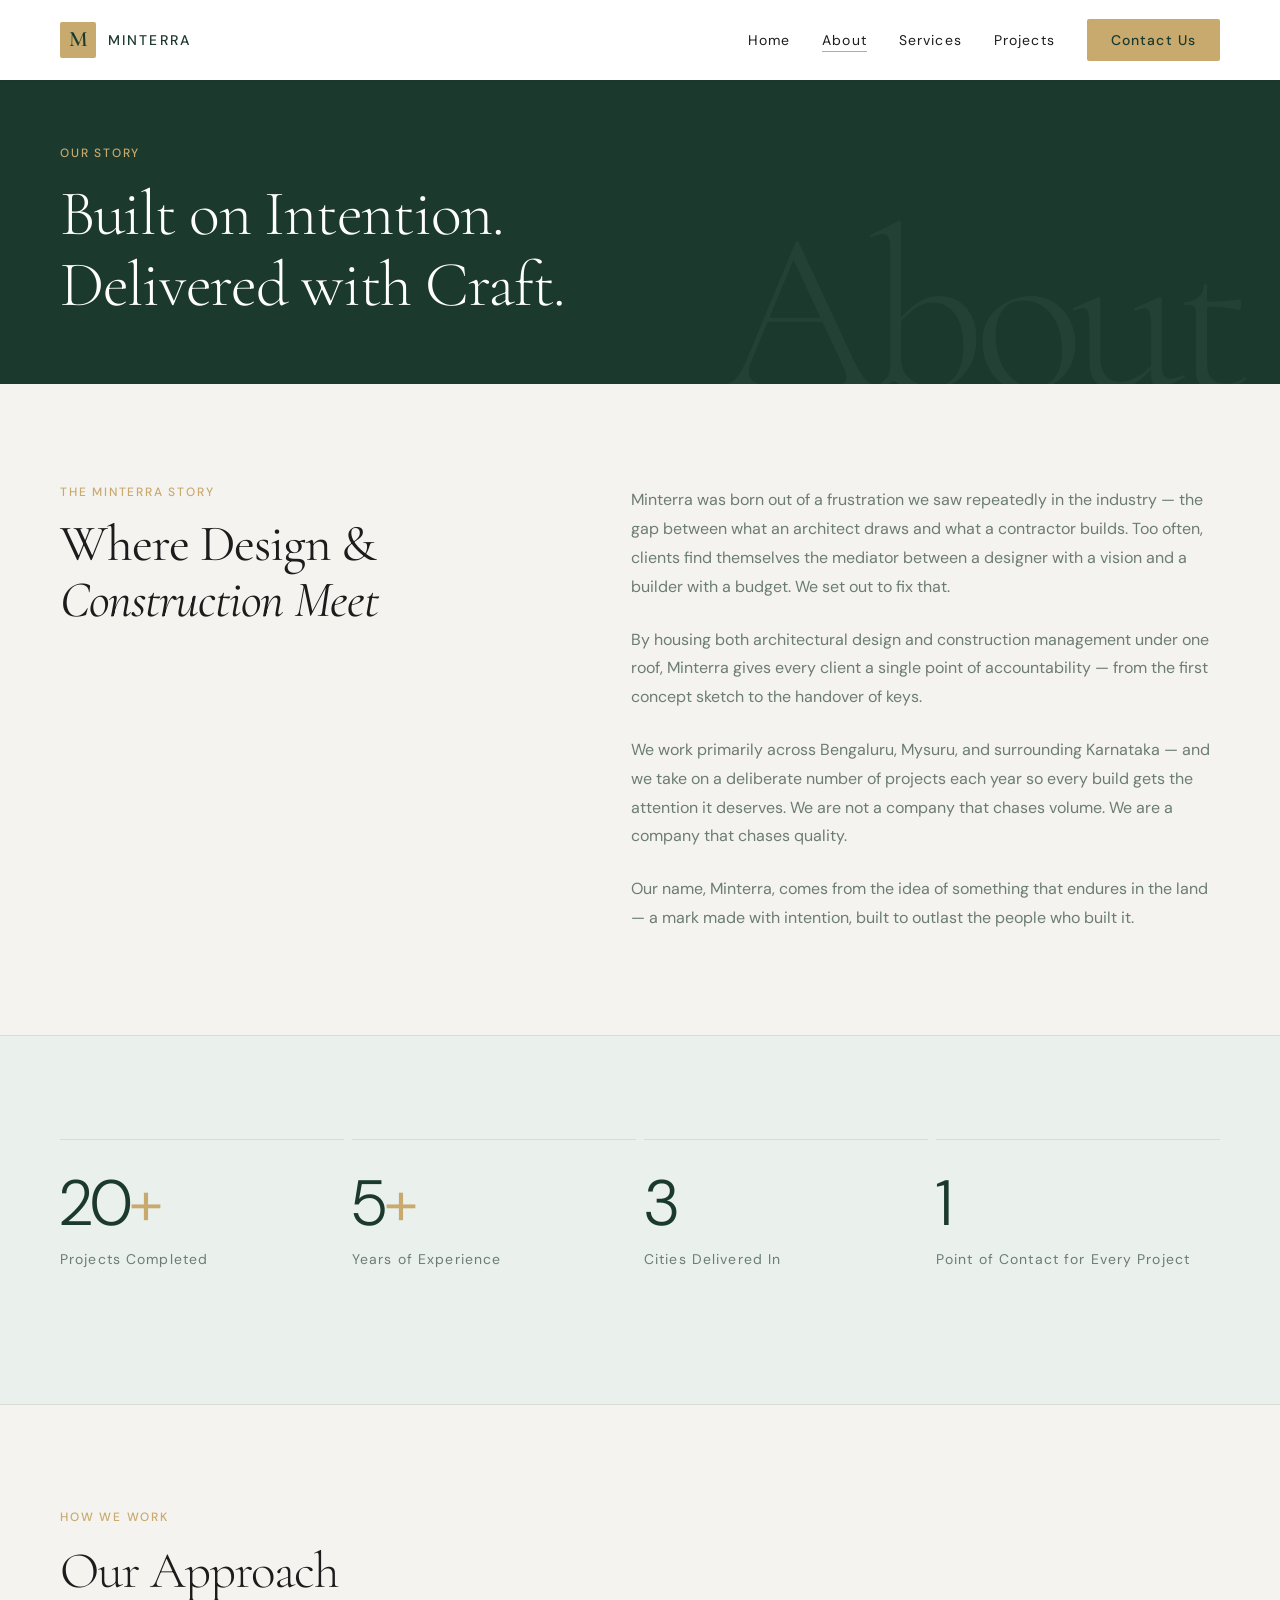
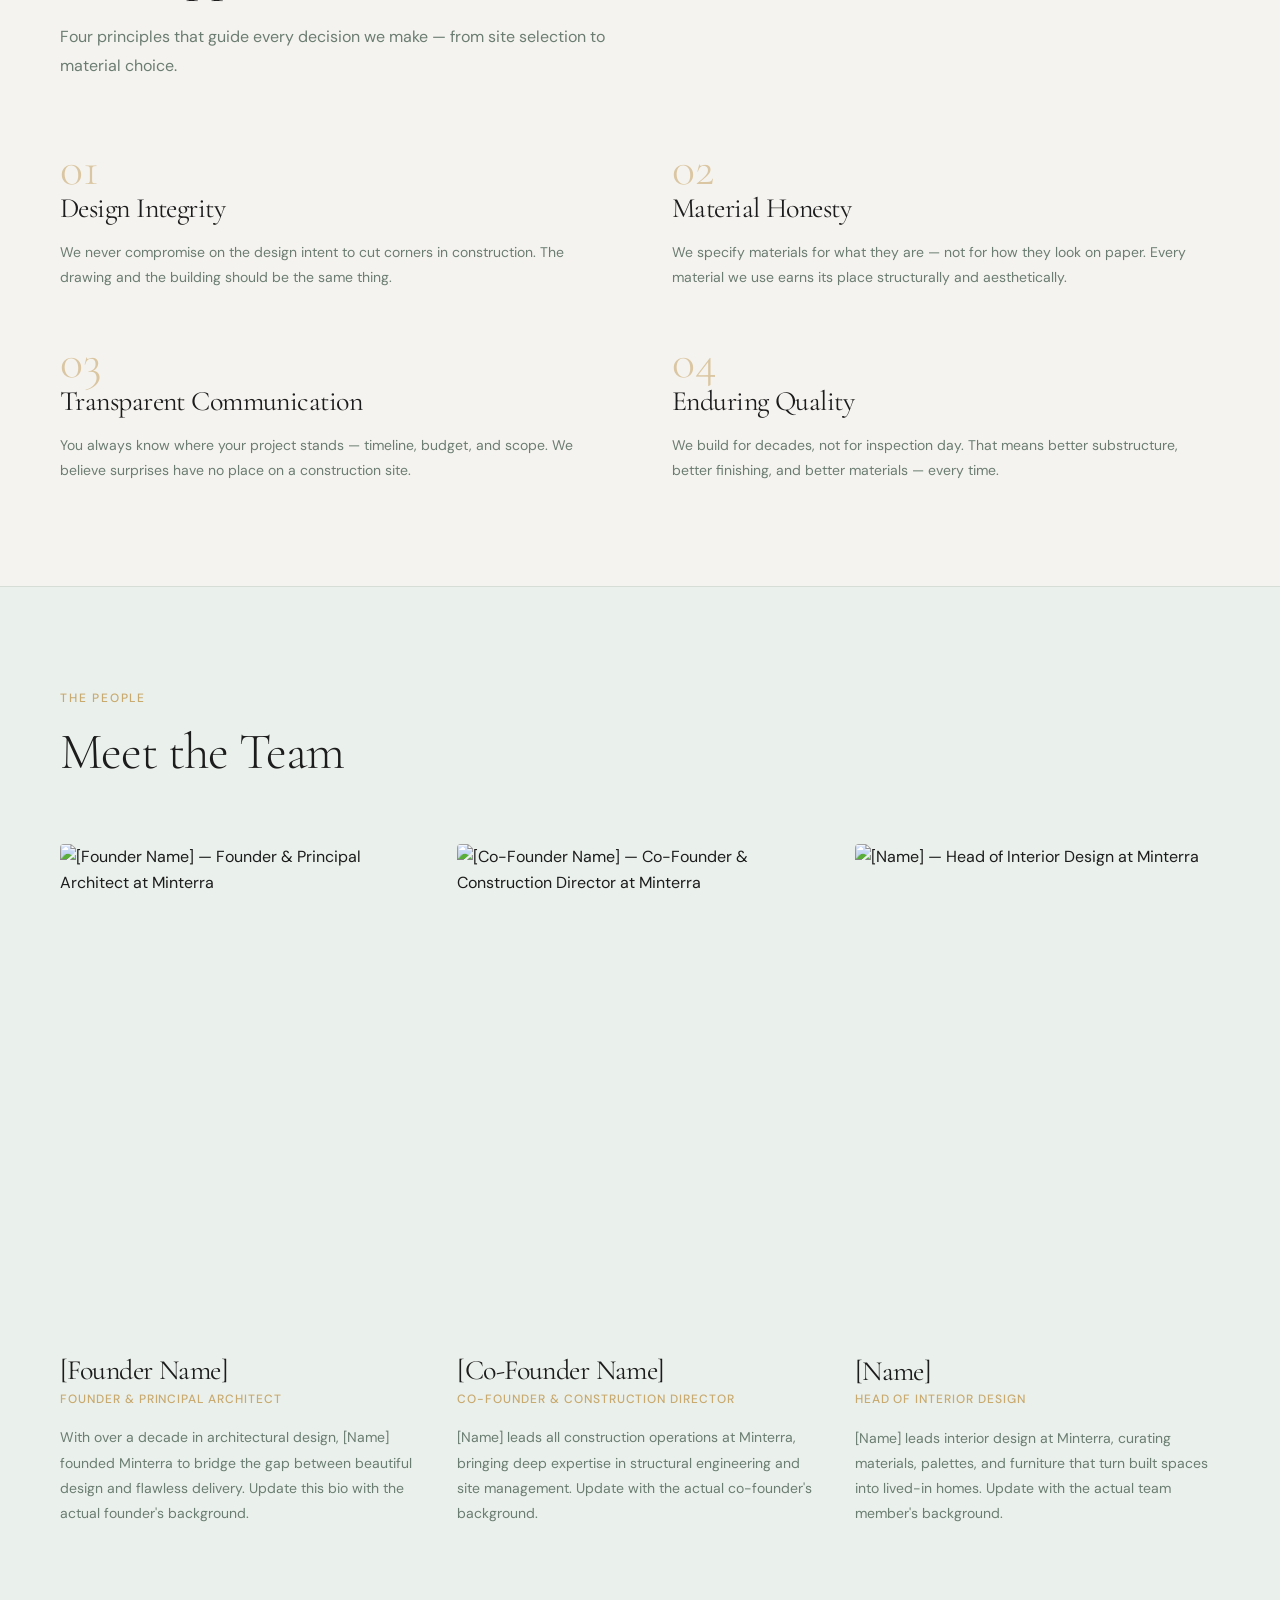
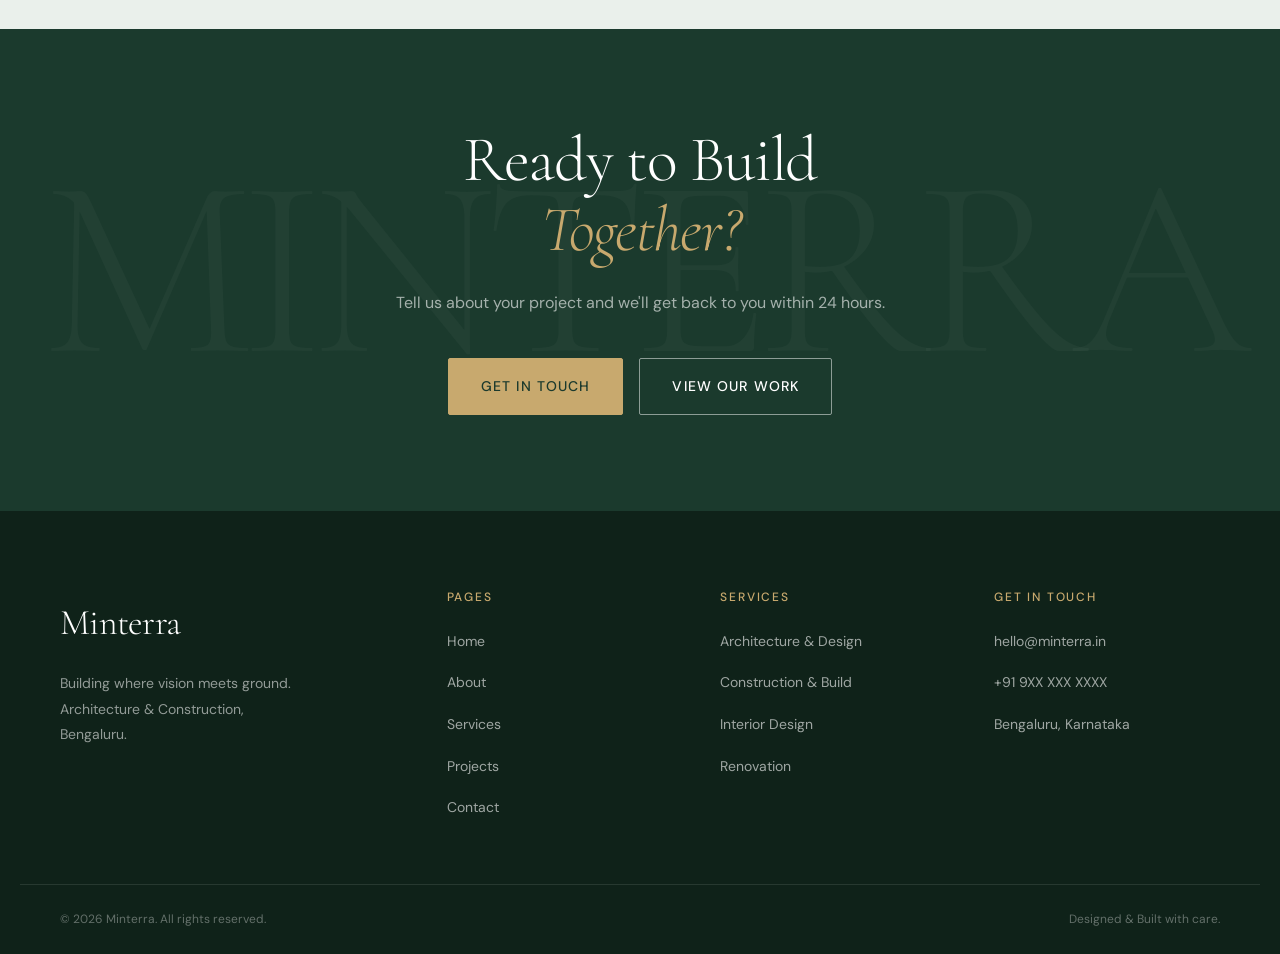
==== about.html @ 521e1b86 "first commit" ====
<!DOCTYPE html>
<html lang="en">
<head>
  <meta charset="UTF-8">
  <meta name="viewport" content="width=device-width, initial-scale=1.0">
  <title>About — Minterra Architecture & Construction</title>
  <meta name="description" content="The story behind Minterra — who we are, how we work, and the values that shape every project we deliver.">
  <link rel="canonical" href="https://minterra.in/about.html">

  <meta property="og:title" content="About Minterra">
  <meta property="og:description" content="Architecture and construction built on intention and craft.">
  <meta property="og:image" content="https://YOUR-GITHUB-USERNAME.github.io/minterra-assets/site/og-image.jpg">
  <meta property="og:url" content="https://minterra.in/about.html">

  <link rel="icon" type="image/x-icon" href="icons/favicon.ico">
  <link rel="apple-touch-icon" href="icons/apple-touch-icon.png">

  <link rel="stylesheet" href="css/main.css">
  <link rel="stylesheet" href="css/components.css">
  <link rel="stylesheet" href="css/pages/about.css">
</head>
<body>

  <!-- NAVIGATION (solid — no transparent on inner pages) -->
  <nav class="nav nav--solid" role="navigation" aria-label="Main navigation">
    <div class="nav__container">
      <a href="index.html" class="nav__logo" aria-label="Minterra Home">
        <span class="nav__logo-mark" aria-hidden="true">M</span>
        <span class="nav__logo-text">Minterra</span>
      </a>
      <ul class="nav__links" role="list">
        <li><a href="index.html">Home</a></li>
        <li><a href="about.html">About</a></li>
        <li><a href="services.html">Services</a></li>
        <li><a href="projects.html">Projects</a></li>
        <li><a href="contact.html" class="nav__cta">Contact Us</a></li>
      </ul>
      <button class="nav__hamburger" aria-label="Toggle menu" aria-expanded="false">
        <span></span><span></span><span></span>
      </button>
    </div>
  </nav>

  <div class="nav__mobile-menu" role="dialog" aria-label="Mobile navigation">
    <a href="index.html">Home</a>
    <a href="about.html">About</a>
    <a href="services.html">Services</a>
    <a href="projects.html">Projects</a>
    <a href="contact.html">Contact</a>
  </div>


  <main>

    <!-- PAGE HEADER -->
    <header class="page-header" aria-label="Page header">
      <div class="page-header__container">
        <span class="page-header__eyebrow">Our Story</span>
        <h1 class="page-header__title">
          Built on Intention.<br>
          Delivered with Craft.
        </h1>
      </div>
      <span class="page-header__bg-text" aria-hidden="true">About</span>
    </header>


    <!-- ============================================================
         STORY SECTION
         Split layout: sticky heading left, body text right.
         ============================================================ -->
    <section class="section" aria-labelledby="story-heading">
      <div class="container">
        <div class="about-story__inner">

          <div class="about-story__heading reveal">
            <span class="eyebrow">The Minterra Story</span>
            <h2 id="story-heading">
              Where Design &amp;<br>
              <em>Construction Meet</em>
            </h2>
          </div>

          <div class="about-story__body reveal">
            <p>
              Minterra was born out of a frustration we saw repeatedly in the industry — the gap
              between what an architect draws and what a contractor builds. Too often, clients find
              themselves the mediator between a designer with a vision and a builder with a budget.
              We set out to fix that.
            </p>
            <p>
              By housing both architectural design and construction management under one roof,
              Minterra gives every client a single point of accountability — from the first
              concept sketch to the handover of keys.
            </p>
            <p>
              We work primarily across Bengaluru, Mysuru, and surrounding Karnataka — and we
              take on a deliberate number of projects each year so every build gets the attention
              it deserves. We are not a company that chases volume. We are a company that
              chases quality.
            </p>
            <p>
              Our name, Minterra, comes from the idea of something that endures in the land —
              a mark made with intention, built to outlast the people who built it.
            </p>
          </div>

        </div>
      </div>
    </section>

    <hr class="divider">


    <!-- ============================================================
         STATS
         Four key numbers in a horizontal strip.
         ============================================================ -->
    <section class="section section--surface" aria-label="Company statistics">
      <div class="container">
        <div class="about-stats__grid reveal-group">
          <div class="stat-block reveal-item">
            <span class="stat-block__number">20<span class="stat-block__suffix">+</span></span>
            <span class="stat-block__label">Projects Completed</span>
          </div>
          <div class="stat-block reveal-item">
            <span class="stat-block__number">5<span class="stat-block__suffix">+</span></span>
            <span class="stat-block__label">Years of Experience</span>
          </div>
          <div class="stat-block reveal-item">
            <span class="stat-block__number">3</span>
            <span class="stat-block__label">Cities Delivered In</span>
          </div>
          <div class="stat-block reveal-item">
            <span class="stat-block__number">1</span>
            <span class="stat-block__label">Point of Contact for Every Project</span>
          </div>
        </div>
      </div>
    </section>

    <hr class="divider">


    <!-- ============================================================
         VALUES / APPROACH
         Four principles that guide how Minterra works.
         ============================================================ -->
    <section class="section" aria-labelledby="values-heading">
      <div class="container">

        <div class="section-header reveal">
          <span class="eyebrow">How We Work</span>
          <h2 class="section-header__title" id="values-heading">
            Our Approach
          </h2>
          <p class="section-header__body">
            Four principles that guide every decision we make — from site selection to material choice.
          </p>
        </div>

        <div class="about-values__grid reveal-group">

          <div class="reveal-item">
            <span class="about-value__num" aria-hidden="true">01</span>
            <h3 class="about-value__title">Design Integrity</h3>
            <p class="about-value__body">
              We never compromise on the design intent to cut corners in construction.
              The drawing and the building should be the same thing.
            </p>
          </div>

          <div class="reveal-item">
            <span class="about-value__num" aria-hidden="true">02</span>
            <h3 class="about-value__title">Material Honesty</h3>
            <p class="about-value__body">
              We specify materials for what they are — not for how they look on paper.
              Every material we use earns its place structurally and aesthetically.
            </p>
          </div>

          <div class="reveal-item">
            <span class="about-value__num" aria-hidden="true">03</span>
            <h3 class="about-value__title">Transparent Communication</h3>
            <p class="about-value__body">
              You always know where your project stands — timeline, budget, and
              scope. We believe surprises have no place on a construction site.
            </p>
          </div>

          <div class="reveal-item">
            <span class="about-value__num" aria-hidden="true">04</span>
            <h3 class="about-value__title">Enduring Quality</h3>
            <p class="about-value__body">
              We build for decades, not for inspection day. That means better
              substructure, better finishing, and better materials — every time.
            </p>
          </div>

        </div>
      </div>
    </section>

    <hr class="divider">


    <!-- ============================================================
         TEAM
         Cards for each team member.
         
         TO ADD A TEAM MEMBER:
         Copy one <div class="team-card"> block and update the details.
         Image path follows: minterra-assets/team/[name].jpg
         ============================================================ -->
    <section class="section section--surface" aria-labelledby="team-heading">
      <div class="container">

        <div class="section-header reveal">
          <span class="eyebrow">The People</span>
          <h2 class="section-header__title" id="team-heading">
            Meet the Team
          </h2>
        </div>

        <div class="about-team__grid reveal-group">

          <!-- TEAM MEMBER 1 -->
          <div class="team-card reveal-item">
            <!-- Replace YOUR-GITHUB-USERNAME and update the filename to match the actual photo -->
            <img
              class="team-card__photo"
              src="https://YOUR-GITHUB-USERNAME.github.io/minterra-assets/team/founder.jpg"
              alt="[Founder Name] — Founder & Principal Architect at Minterra"
              loading="lazy">
            <h3 class="team-card__name">[Founder Name]</h3>
            <span class="team-card__role">Founder &amp; Principal Architect</span>
            <p class="team-card__bio">
              With over a decade in architectural design, [Name] founded Minterra
              to bridge the gap between beautiful design and flawless delivery.
              Update this bio with the actual founder's background.
            </p>
          </div>

          <!-- TEAM MEMBER 2 -->
          <div class="team-card reveal-item">
            <img
              class="team-card__photo"
              src="https://YOUR-GITHUB-USERNAME.github.io/minterra-assets/team/co-founder.jpg"
              alt="[Co-Founder Name] — Co-Founder & Construction Director at Minterra"
              loading="lazy">
            <h3 class="team-card__name">[Co-Founder Name]</h3>
            <span class="team-card__role">Co-Founder &amp; Construction Director</span>
            <p class="team-card__bio">
              [Name] leads all construction operations at Minterra, bringing
              deep expertise in structural engineering and site management.
              Update with the actual co-founder's background.
            </p>
          </div>

          <!-- TEAM MEMBER 3 -->
          <div class="team-card reveal-item">
            <img
              class="team-card__photo"
              src="https://YOUR-GITHUB-USERNAME.github.io/minterra-assets/team/head-of-design.jpg"
              alt="[Name] — Head of Interior Design at Minterra"
              loading="lazy">
            <h3 class="team-card__name">[Name]</h3>
            <span class="team-card__role">Head of Interior Design</span>
            <p class="team-card__bio">
              [Name] leads interior design at Minterra, curating materials,
              palettes, and furniture that turn built spaces into lived-in homes.
              Update with the actual team member's background.
            </p>
          </div>

        </div>
      </div>
    </section>


    <!-- CTA -->
    <section class="home-cta" aria-labelledby="about-cta-heading">
      <div class="container home-cta__inner reveal">
        <h2 class="home-cta__title" id="about-cta-heading">
          Ready to Build<br>
          <em>Together?</em>
        </h2>
        <p class="home-cta__body">
          Tell us about your project and we'll get back to you within 24 hours.
        </p>
        <div class="home-cta__actions">
          <a href="contact.html" class="btn btn--primary">Get In Touch</a>
          <a href="projects.html" class="btn btn--ghost-white">View Our Work</a>
        </div>
      </div>
    </section>

  </main>


  <!-- FOOTER -->
  <footer class="footer" role="contentinfo">
    <div class="footer__main">
      <div class="footer__brand">
        <p class="footer__brand-name">Minterra</p>
        <p class="footer__tagline">Building where vision meets ground.<br>Architecture &amp; Construction, Bengaluru.</p>
      </div>
      <div class="footer__col">
        <h3 class="footer__col-title">Pages</h3>
        <ul role="list">
          <li><a href="index.html">Home</a></li>
          <li><a href="about.html">About</a></li>
          <li><a href="services.html">Services</a></li>
          <li><a href="projects.html">Projects</a></li>
          <li><a href="contact.html">Contact</a></li>
        </ul>
      </div>
      <div class="footer__col">
        <h3 class="footer__col-title">Services</h3>
        <ul role="list">
          <li><a href="services.html">Architecture &amp; Design</a></li>
          <li><a href="services.html">Construction &amp; Build</a></li>
          <li><a href="services.html">Interior Design</a></li>
          <li><a href="services.html">Renovation</a></li>
        </ul>
      </div>
      <div class="footer__col">
        <h3 class="footer__col-title">Get In Touch</h3>
        <ul role="list">
          <li><a href="mailto:hello@minterra.in">hello@minterra.in</a></li>
          <li><a href="tel:+919XXXXXXXXX">+91 9XX XXX XXXX</a></li>
          <li><span>Bengaluru, Karnataka</span></li>
        </ul>
      </div>
    </div>
    <div class="footer__bottom">
      <p>&copy; <span id="year"></span> Minterra. All rights reserved.</p>
      <p>Designed &amp; Built with care.</p>
    </div>
  </footer>

  <script src="js/main.js"></script>
  <script>document.getElementById('year').textContent = new Date().getFullYear();</script>

</body>
</html>
---- css/main.css ----
/* ============================================================
   main.css — Minterra Design System
   Contains: variables, reset, typography, nav, footer, utils
   ============================================================ */


/* ============================================================
   1. GOOGLE FONTS IMPORT
   ============================================================ */
@import url('https://fonts.googleapis.com/css2?family=Cormorant+Garamond:ital,wght@0,300;0,400;0,600;1,300;1,400&family=DM+Sans:wght@300;400;500&display=swap');


/* ============================================================
   2. DESIGN TOKENS (CSS Custom Properties)
   Change values here to update the whole site.
   ============================================================ */
:root {

  /* --- Color Palette --- */
  --color-primary:      #1B3A2D;   /* Deep Forest Green — brand primary */
  --color-primary-dark: #0F2219;   /* Darker green for hover states */
  --color-accent:       #C8A96E;   /* Warm Brass — premium accent */
  --color-accent-dark:  #A88B52;   /* Darker brass for hover */
  --color-bg:           #F5F3EF;   /* Warm Off-White — main background */
  --color-surface:      #EAF0EB;   /* Light Sage — alternate section bg */
  --color-text:         #1C1C1C;   /* Near Black — body text */
  --color-text-muted:   #6B7D72;   /* Muted Green-Grey — captions, meta */
  --color-border:       #D5DDD6;   /* Subtle border color */
  --color-white:        #FFFFFF;

  /* --- Typography --- */
  --font-display: 'Cormorant Garamond', Georgia, serif;  /* Headings, hero */
  --font-body:    'DM Sans', system-ui, sans-serif;      /* Body, UI, nav */

  /* --- Type Scale --- */
  --text-xs:   0.75rem;    /* 12px — captions, eyebrows */
  --text-sm:   0.875rem;   /* 14px — small labels */
  --text-base: 1rem;       /* 16px — body copy */
  --text-lg:   1.125rem;   /* 18px — large body */
  --text-xl:   1.375rem;   /* 22px — lead text */
  --text-2xl:  1.75rem;    /* 28px — small headings */
  --text-3xl:  2.25rem;    /* 36px — section headings */
  --text-4xl:  3rem;       /* 48px — page titles */
  --text-5xl:  4rem;       /* 64px — display headings */
  --text-hero: 6.5rem;     /* 104px — hero headline */

  /* --- Line Heights --- */
  --leading-tight:  1.1;
  --leading-snug:   1.3;
  --leading-normal: 1.6;
  --leading-loose:  1.8;

  /* --- Letter Spacing --- */
  --tracking-tight:  -0.02em;
  --tracking-normal:  0em;
  --tracking-wide:    0.08em;
  --tracking-wider:   0.15em;

  /* --- Spacing Scale --- */
  --sp-1:  0.25rem;   /* 4px */
  --sp-2:  0.5rem;    /* 8px */
  --sp-3:  0.75rem;   /* 12px */
  --sp-4:  1rem;      /* 16px */
  --sp-5:  1.25rem;   /* 20px */
  --sp-6:  1.5rem;    /* 24px */
  --sp-8:  2rem;      /* 32px */
  --sp-10: 2.5rem;    /* 40px */
  --sp-12: 3rem;      /* 48px */
  --sp-16: 4rem;      /* 64px */
  --sp-20: 5rem;      /* 80px */
  --sp-24: 6rem;      /* 96px */
  --sp-32: 8rem;      /* 128px */

  /* --- Layout --- */
  --container-max:     1240px;
  --container-padding: clamp(1.25rem, 5vw, 2.5rem);
  --section-padding:   clamp(4rem, 8vw, 7rem);

  /* --- Nav --- */
  --nav-height: 5rem;

  /* --- Transitions --- */
  --ease-fast:   150ms ease;
  --ease-base:   280ms ease;
  --ease-slow:   500ms cubic-bezier(0.4, 0, 0.2, 1);

  /* --- Shadows --- */
  --shadow-sm:  0 1px 4px rgba(27, 58, 45, 0.08);
  --shadow-md:  0 4px 16px rgba(27, 58, 45, 0.12);
  --shadow-lg:  0 12px 40px rgba(27, 58, 45, 0.16);

  /* --- Border Radius --- */
  --radius-sm:  2px;
  --radius-md:  4px;
  --radius-lg:  8px;
}


/* ============================================================
   3. CSS RESET
   ============================================================ */
*, *::before, *::after {
  box-sizing: border-box;
  margin: 0;
  padding: 0;
}

html {
  scroll-behavior: smooth;
  -webkit-text-size-adjust: 100%;
}

body {
  font-family: var(--font-body);
  font-size: var(--text-base);
  font-weight: 400;
  line-height: var(--leading-normal);
  color: var(--color-text);
  background-color: var(--color-bg);
  -webkit-font-smoothing: antialiased;
  -moz-osx-font-smoothing: grayscale;
}

img, video, iframe {
  display: block;
  max-width: 100%;
}

a {
  color: inherit;
  text-decoration: none;
}

ul, ol {
  list-style: none;
}

button {
  font-family: inherit;
  cursor: pointer;
  border: none;
  background: none;
}

input, textarea, select {
  font-family: inherit;
  font-size: inherit;
}

/* Remove default focus ring and use custom */
:focus { outline: none; }
:focus-visible {
  outline: 2px solid var(--color-accent);
  outline-offset: 3px;
}

/* Respect reduced motion preference */
@media (prefers-reduced-motion: reduce) {
  *, *::before, *::after {
    animation-duration: 0.01ms !important;
    transition-duration: 0.01ms !important;
  }
}


/* ============================================================
   4. GLOBAL TYPOGRAPHY
   ============================================================ */

/* Display headings use Cormorant Garamond */
h1, h2, h3, h4, h5, h6 {
  font-family: var(--font-display);
  font-weight: 400;
  line-height: var(--leading-tight);
  letter-spacing: var(--tracking-tight);
  color: var(--color-text);
}

h1 { font-size: clamp(var(--text-4xl), 7vw, var(--text-hero)); }
h2 { font-size: clamp(var(--text-3xl), 4vw, var(--text-5xl)); }
h3 { font-size: clamp(var(--text-2xl), 3vw, var(--text-4xl)); }
h4 { font-size: var(--text-2xl); }
h5 { font-size: var(--text-xl); }
h6 { font-size: var(--text-lg); }

p {
  line-height: var(--leading-loose);
  color: var(--color-text-muted);
  max-width: 65ch; /* Optimal reading line length */
}

/* Eyebrow — small caps label above headings */
.eyebrow {
  display: block;
  font-family: var(--font-body);
  font-size: var(--text-xs);
  font-weight: 500;
  letter-spacing: var(--tracking-wider);
  text-transform: uppercase;
  color: var(--color-accent);
  margin-bottom: var(--sp-4);
}

/* Lead paragraph — slightly larger intro text */
.lead {
  font-size: var(--text-lg);
  line-height: var(--leading-loose);
  color: var(--color-text-muted);
  max-width: 60ch;
}


/* ============================================================
   5. LAYOUT UTILITIES
   ============================================================ */

/* Centered constrained container */
.container {
  width: 100%;
  max-width: var(--container-max);
  margin-left: auto;
  margin-right: auto;
  padding-left: var(--container-padding);
  padding-right: var(--container-padding);
}

/* Standard section vertical padding */
.section {
  padding-top: var(--section-padding);
  padding-bottom: var(--section-padding);
}

/* Alternate background section */
.section--surface {
  background-color: var(--color-surface);
}

/* Dark (primary) background section */
.section--dark {
  background-color: var(--color-primary);
  color: var(--color-white);
}

.section--dark h1,
.section--dark h2,
.section--dark h3,
.section--dark h4,
.section--dark p {
  color: var(--color-white);
}

.section--dark p {
  opacity: 0.8;
}

/* Horizontal divider line */
.divider {
  width: 100%;
  height: 1px;
  background-color: var(--color-border);
  border: none;
  margin: 0;
}

/* Thin decorative accent line */
.accent-line {
  display: block;
  width: 3rem;
  height: 2px;
  background-color: var(--color-accent);
  margin-bottom: var(--sp-6);
}


/* ============================================================
   6. NAVIGATION
   ============================================================ */
.nav {
  position: fixed;
  top: 0;
  left: 0;
  right: 0;
  z-index: 100;
  height: var(--nav-height);
  transition: background-color var(--ease-base), box-shadow var(--ease-base);
}

/* Default: transparent over hero */
.nav--transparent {
  background-color: transparent;
}

/* After scrolling: solid background */
.nav--scrolled {
  background-color: var(--color-white);
  box-shadow: var(--shadow-sm);
}

/* On non-hero pages: always solid */
.nav--solid {
  background-color: var(--color-white);
  box-shadow: var(--shadow-sm);
}

.nav__container {
  height: 100%;
  max-width: var(--container-max);
  margin: 0 auto;
  padding: 0 var(--container-padding);
  display: flex;
  align-items: center;
  justify-content: space-between;
  gap: var(--sp-8);
}

/* Logo */
.nav__logo {
  display: flex;
  align-items: center;
  gap: var(--sp-3);
  flex-shrink: 0;
  text-decoration: none;
}

.nav__logo-mark {
  display: flex;
  align-items: center;
  justify-content: center;
  width: 2.25rem;
  height: 2.25rem;
  background-color: var(--color-accent);
  color: var(--color-primary);
  font-family: var(--font-display);
  font-size: var(--text-xl);
  font-weight: 600;
  flex-shrink: 0;
  border-radius: var(--radius-sm);
}

.nav__logo-text {
  font-family: var(--font-body);
  font-size: var(--text-sm);
  font-weight: 500;
  letter-spacing: var(--tracking-wider);
  text-transform: uppercase;
  color: var(--color-primary);
  transition: color var(--ease-fast);
}

/* Transparent nav: logo text is white */
.nav--transparent .nav__logo-text {
  color: var(--color-white);
}

/* Nav links */
.nav__links {
  display: flex;
  align-items: center;
  gap: var(--sp-8);
}

.nav__links a {
  font-size: var(--text-sm);
  font-weight: 400;
  letter-spacing: var(--tracking-wide);
  color: var(--color-text);
  transition: color var(--ease-fast);
  position: relative;
}

/* Underline animation on hover */
.nav__links a::after {
  content: '';
  position: absolute;
  bottom: -3px;
  left: 0;
  width: 0;
  height: 1px;
  background-color: var(--color-accent);
  transition: width var(--ease-base);
}

.nav__links a:hover { color: var(--color-primary); }
.nav__links a:hover::after { width: 100%; }
.nav__links a.active::after { width: 100%; }

/* Transparent nav: links are white */
.nav--transparent .nav__links a {
  color: rgba(255, 255, 255, 0.85);
}
.nav--transparent .nav__links a:hover {
  color: var(--color-white);
}

/* Contact CTA button in nav */
.nav__cta {
  padding: var(--sp-3) var(--sp-6) !important;
  background-color: var(--color-accent) !important;
  color: var(--color-primary) !important;
  font-weight: 500 !important;
  border-radius: var(--radius-sm);
  transition: background-color var(--ease-fast), transform var(--ease-fast) !important;
}
.nav__cta::after { display: none !important; } /* No underline on CTA */
.nav__cta:hover {
  background-color: var(--color-accent-dark) !important;
  transform: translateY(-1px);
}

/* Hamburger button (mobile) */
.nav__hamburger {
  display: none;
  flex-direction: column;
  justify-content: center;
  gap: 5px;
  width: 2rem;
  height: 2rem;
  flex-shrink: 0;
}

.nav__hamburger span {
  display: block;
  width: 100%;
  height: 1.5px;
  background-color: var(--color-text);
  transition: transform var(--ease-base), opacity var(--ease-base);
}

/* Transparent nav: hamburger lines white */
.nav--transparent .nav__hamburger span {
  background-color: var(--color-white);
}

/* Animated hamburger → X */
.nav__hamburger.is-open span:nth-child(1) {
  transform: translateY(6.5px) rotate(45deg);
}
.nav__hamburger.is-open span:nth-child(2) {
  opacity: 0;
}
.nav__hamburger.is-open span:nth-child(3) {
  transform: translateY(-6.5px) rotate(-45deg);
}

/* Mobile menu overlay */
.nav__mobile-menu {
  display: none;
  position: fixed;
  inset: 0;
  background-color: var(--color-primary);
  z-index: 99;
  flex-direction: column;
  justify-content: center;
  align-items: center;
  gap: var(--sp-8);
}

.nav__mobile-menu.is-open {
  display: flex;
}

.nav__mobile-menu a {
  font-family: var(--font-display);
  font-size: var(--text-3xl);
  color: var(--color-white);
  letter-spacing: var(--tracking-tight);
  transition: color var(--ease-fast);
}

.nav__mobile-menu a:hover {
  color: var(--color-accent);
}

/* Mobile breakpoint */
@media (max-width: 768px) {
  .nav__links { display: none; }
  .nav__hamburger { display: flex; }
}


/* ============================================================
   7. FOOTER
   ============================================================ */
.footer {
  background-color: var(--color-primary-dark); /* Darker than CTA's --color-primary so they don't blend */
  color: var(--color-white);
  padding-top: var(--sp-20);
}

.footer__main {
  max-width: var(--container-max);
  margin: 0 auto;
  padding: 0 var(--container-padding) var(--sp-16);
  display: grid;
  grid-template-columns: 1.5fr 1fr 1fr 1fr;
  gap: var(--sp-12);
}

/* Footer brand column */
.footer__brand-name {
  font-family: var(--font-display);
  font-size: var(--text-3xl);
  font-weight: 300;
  color: var(--color-white);
  letter-spacing: var(--tracking-tight);
  margin-bottom: var(--sp-4);
}

.footer__tagline {
  font-size: var(--text-sm);
  line-height: var(--leading-loose);
  color: rgba(255, 255, 255, 0.55);
  max-width: 24ch;
}

.footer__social {
  display: flex;
  gap: var(--sp-4);
  margin-top: var(--sp-8);
}

.footer__social-link {
  display: inline-flex;
  align-items: center;
  justify-content: center;
  width: 2.25rem;
  height: 2.25rem;
  border: 1px solid rgba(255, 255, 255, 0.2);
  border-radius: 50%;
  font-size: var(--text-xs);
  color: rgba(255, 255, 255, 0.7);
  transition: border-color var(--ease-fast), color var(--ease-fast);
}

.footer__social-link:hover {
  border-color: var(--color-accent);
  color: var(--color-accent);
}

/* Footer link columns */
.footer__col-title {
  font-family: var(--font-body);
  font-size: var(--text-xs);
  font-weight: 500;
  letter-spacing: var(--tracking-wider);
  text-transform: uppercase;
  color: var(--color-accent);
  margin-bottom: var(--sp-6);
}

.footer__col ul {
  display: flex;
  flex-direction: column;
  gap: var(--sp-4);
}

.footer__col ul li a,
.footer__col ul li span {
  font-size: var(--text-sm);
  color: rgba(255, 255, 255, 0.6);
  transition: color var(--ease-fast);
  line-height: var(--leading-normal);
}

.footer__col ul li a:hover {
  color: var(--color-white);
}

/* Footer bottom bar */
.footer__bottom {
  border-top: 1px solid rgba(255, 255, 255, 0.1);
  padding: var(--sp-6) var(--container-padding);
  max-width: var(--container-max);
  margin: 0 auto;
  display: flex;
  justify-content: space-between;
  align-items: center;
  gap: var(--sp-4);
}

.footer__bottom p {
  font-size: var(--text-xs);
  color: rgba(255, 255, 255, 0.35);
  max-width: none;
}

/* Footer responsive */
@media (max-width: 1024px) {
  .footer__main {
    grid-template-columns: 1fr 1fr;
    gap: var(--sp-10);
  }
}

@media (max-width: 600px) {
  .footer__main {
    grid-template-columns: 1fr;
    gap: var(--sp-10);
  }
  .footer__bottom {
    flex-direction: column;
    text-align: center;
  }
}


/* ============================================================
   8. SCROLL REVEAL ANIMATION
   Elements with .reveal fade up into view when scrolled into viewport.
   JS (main.js) adds .is-visible to trigger the animation.
   ============================================================ */
.reveal {
  opacity: 0;
  transform: translateY(28px);
  transition: opacity var(--ease-slow), transform var(--ease-slow);
}

.reveal.is-visible {
  opacity: 1;
  transform: translateY(0);
}

/* Staggered children: .reveal-group > .reveal-item */
.reveal-item {
  opacity: 0;
  transform: translateY(20px);
  transition: opacity var(--ease-slow), transform var(--ease-slow);
}

.reveal-item.is-visible {
  opacity: 1;
  transform: translateY(0);
}

/* Stagger delays */
.reveal-item:nth-child(1) { transition-delay: 0ms; }
.reveal-item:nth-child(2) { transition-delay: 80ms; }
.reveal-item:nth-child(3) { transition-delay: 160ms; }
.reveal-item:nth-child(4) { transition-delay: 240ms; }
.reveal-item:nth-child(5) { transition-delay: 320ms; }
.reveal-item:nth-child(6) { transition-delay: 400ms; }


/* ============================================================
   9. PAGE HEADER (non-home pages)
   Short banner at top of inner pages.
   ============================================================ */
.page-header {
  padding-top: calc(var(--nav-height) + var(--sp-16));
  padding-bottom: var(--sp-16);
  background-color: var(--color-primary);
  overflow: hidden;
  position: relative;
}

.page-header__container {
  max-width: var(--container-max);
  margin: 0 auto;
  padding: 0 var(--container-padding);
  position: relative;
  z-index: 1;
}

.page-header__eyebrow {
  display: block;
  font-family: var(--font-body);
  font-size: var(--text-xs);
  font-weight: 500;
  letter-spacing: var(--tracking-wider);
  text-transform: uppercase;
  color: var(--color-accent);
  margin-bottom: var(--sp-4);
}

.page-header__title {
  font-family: var(--font-display);
  font-size: clamp(var(--text-4xl), 6vw, var(--text-5xl));
  font-weight: 300;
  color: var(--color-white);
  letter-spacing: var(--tracking-tight);
  line-height: var(--leading-tight);
}

/* Large watermark numeral behind the page title */
.page-header__bg-text {
  position: absolute;
  right: var(--container-padding);
  bottom: -0.2em;
  font-family: var(--font-display);
  font-size: clamp(8rem, 18vw, 18rem);
  font-weight: 300;
  color: rgba(255, 255, 255, 0.04);
  line-height: 1;
  pointer-events: none;
  user-select: none;
  letter-spacing: -0.05em;
}
---- css/components.css ----
/* ============================================================
   components.css — Reusable UI Components
   Buttons, cards, ticker, section headers, forms, badges
   ============================================================ */


/* ============================================================
   1. BUTTONS
   Usage: <a class="btn btn--primary">Label</a>
   ============================================================ */
.btn {
  display: inline-flex;
  align-items: center;
  justify-content: center;
  gap: var(--sp-3);
  padding: var(--sp-4) var(--sp-8);
  font-family: var(--font-body);
  font-size: var(--text-sm);
  font-weight: 500;
  letter-spacing: var(--tracking-wide);
  text-transform: uppercase;
  border-radius: var(--radius-sm);
  cursor: pointer;
  transition: background-color var(--ease-fast), color var(--ease-fast),
              border-color var(--ease-fast), transform var(--ease-fast),
              box-shadow var(--ease-fast);
  white-space: nowrap;
  text-decoration: none;
}

.btn:hover {
  transform: translateY(-2px);
  box-shadow: var(--shadow-md);
}
.btn:active {
  transform: translateY(0);
}

/* Primary — solid accent (brass) */
.btn--primary {
  background-color: var(--color-accent);
  color: var(--color-primary);
  border: 1.5px solid var(--color-accent);
}
.btn--primary:hover {
  background-color: var(--color-accent-dark);
  border-color: var(--color-accent-dark);
}

/* Secondary — outline dark */
.btn--secondary {
  background-color: transparent;
  color: var(--color-primary);
  border: 1.5px solid var(--color-primary);
}
.btn--secondary:hover {
  background-color: var(--color-primary);
  color: var(--color-white);
}

/* Ghost White — outline white (for use on dark backgrounds) */
.btn--ghost-white {
  background-color: transparent;
  color: var(--color-white);
  border: 1.5px solid rgba(255, 255, 255, 0.5);
}
.btn--ghost-white:hover {
  background-color: rgba(255, 255, 255, 0.1);
  border-color: var(--color-white);
}

/* Text link style button — no background, just underline */
.btn--text {
  background: none;
  border: none;
  color: var(--color-primary);
  padding: 0;
  font-size: var(--text-sm);
  letter-spacing: var(--tracking-wide);
  text-transform: uppercase;
  font-weight: 500;
  text-decoration: underline;
  text-underline-offset: 4px;
  transform: none !important;
  box-shadow: none !important;
}
.btn--text:hover {
  color: var(--color-accent-dark);
}


/* ============================================================
   2. SECTION HEADER
   Usage:
     <div class="section-header">
       <span class="eyebrow">Label</span>
       <h2 class="section-header__title">Heading</h2>
       <p class="section-header__body">Description</p>
     </div>
   ============================================================ */
.section-header {
  margin-bottom: var(--sp-16);
}

/* Centered variant */
.section-header--center {
  text-align: center;
  display: flex;
  flex-direction: column;
  align-items: center;
}
.section-header--center p { margin: 0 auto; }

.section-header__title {
  font-size: clamp(var(--text-3xl), 4vw, var(--text-5xl));
  font-weight: 300;
  letter-spacing: var(--tracking-tight);
  line-height: var(--leading-tight);
  color: var(--color-text);
  margin-bottom: var(--sp-6);
}

/* Title on dark background */
.section--dark .section-header__title {
  color: var(--color-white);
}

.section-header__body {
  font-size: var(--text-base);
  line-height: var(--leading-loose);
  color: var(--color-text-muted);
  max-width: 55ch;
}

.section--dark .section-header__body {
  color: rgba(255, 255, 255, 0.65);
}

/* Horizontal rule accent under heading */
.section-header__rule {
  display: block;
  width: 2.5rem;
  height: 1.5px;
  background-color: var(--color-accent);
  margin-top: var(--sp-8);
}
.section-header--center .section-header__rule {
  margin-left: auto;
  margin-right: auto;
}


/* ============================================================
   3. TICKER / MARQUEE
   Signature element — horizontal scrolling strip between sections.
   aria-hidden so screen readers skip decoration.
   ============================================================ */
.ticker {
  overflow: hidden;
  border-top: 1px solid var(--color-border);
  border-bottom: 1px solid var(--color-border);
  padding: var(--sp-5) 0;
  background-color: var(--color-bg);
}

.ticker__track {
  display: flex;
  align-items: center;
  gap: var(--sp-10);
  white-space: nowrap;
  /* Animation defined in pages/home.css for scoping */
  animation: ticker-scroll 28s linear infinite;
  width: max-content;
}

.ticker__item {
  font-family: var(--font-display);
  font-size: var(--text-xl);
  font-weight: 300;
  font-style: italic;
  color: var(--color-text-muted);
  letter-spacing: var(--tracking-tight);
  flex-shrink: 0;
}

.ticker__dot {
  color: var(--color-accent);
  font-size: var(--text-sm);
  flex-shrink: 0;
  opacity: 0.7;
}

@keyframes ticker-scroll {
  from { transform: translateX(0); }
  to   { transform: translateX(-50%); }
}


/* ============================================================
   4. PROJECT CARD
   Used on home (featured) and projects page (grid).
   ============================================================ */
.project-card {
  display: block;
  position: relative;
  overflow: hidden;
  background-color: var(--color-surface);
  border-radius: var(--radius-md);
}

.project-card__link {
  display: block;
  text-decoration: none;
  color: inherit;
}

/* Image wrapper — maintains aspect ratio */
.project-card__image-wrap {
  position: relative;
  overflow: hidden;
  aspect-ratio: 4 / 3;
  background-color: var(--color-surface);
}

.project-card__image {
  width: 100%;
  height: 100%;
  object-fit: cover;
  transition: transform var(--ease-slow);
}

.project-card:hover .project-card__image {
  transform: scale(1.05);
}

/* Category badge on image */
.project-card__badge {
  position: absolute;
  top: var(--sp-4);
  left: var(--sp-4);
  z-index: 2;
  padding: var(--sp-1) var(--sp-4);
  background-color: var(--color-primary);
  color: var(--color-white);
  font-family: var(--font-body);
  font-size: var(--text-xs);
  font-weight: 500;
  letter-spacing: var(--tracking-wide);
  text-transform: uppercase;
  border-radius: var(--radius-sm);
}

/* Card body below image */
.project-card__body {
  padding: var(--sp-6);
  display: flex;
  flex-direction: column;
  gap: var(--sp-2);
}

.project-card__num {
  font-family: var(--font-body);
  font-size: var(--text-xs);
  font-weight: 500;
  color: var(--color-accent);
  letter-spacing: var(--tracking-wide);
}

.project-card__name {
  font-family: var(--font-display);
  font-size: var(--text-2xl);
  font-weight: 400;
  color: var(--color-text);
  line-height: var(--leading-snug);
  letter-spacing: var(--tracking-tight);
  margin: 0;
}

.project-card__meta {
  font-size: var(--text-xs);
  color: var(--color-text-muted);
  letter-spacing: var(--tracking-wide);
  max-width: none;
}

/* Hover arrow indicator */
.project-card__arrow {
  position: absolute;
  bottom: var(--sp-6);
  right: var(--sp-6);
  width: 2rem;
  height: 2rem;
  border: 1px solid var(--color-border);
  border-radius: 50%;
  display: flex;
  align-items: center;
  justify-content: center;
  font-size: var(--text-sm);
  color: var(--color-text-muted);
  transition: background-color var(--ease-fast), border-color var(--ease-fast),
              color var(--ease-fast), transform var(--ease-fast);
}

.project-card:hover .project-card__arrow {
  background-color: var(--color-accent);
  border-color: var(--color-accent);
  color: var(--color-primary);
  transform: rotate(45deg);
}


/* ============================================================
   5. SERVICE CARD
   Used on home (preview) and services page.
   ============================================================ */
.service-card {
  padding: var(--sp-8);
  background-color: var(--color-white);
  border: 1px solid var(--color-border);
  border-radius: var(--radius-md);
  transition: border-color var(--ease-base), box-shadow var(--ease-base),
              transform var(--ease-base);
}

.service-card:hover {
  border-color: var(--color-accent);
  box-shadow: var(--shadow-md);
  transform: translateY(-4px);
}

.service-card__icon {
  display: flex;
  align-items: center;
  justify-content: center;
  width: 3rem;
  height: 3rem;
  background-color: var(--color-surface);
  border-radius: var(--radius-md);
  margin-bottom: var(--sp-6);
  font-size: 1.4rem;
  transition: background-color var(--ease-fast);
}

.service-card:hover .service-card__icon {
  background-color: var(--color-accent);
}

.service-card__title {
  font-family: var(--font-display);
  font-size: var(--text-2xl);
  font-weight: 400;
  color: var(--color-text);
  margin-bottom: var(--sp-4);
  letter-spacing: var(--tracking-tight);
}

.service-card__body {
  font-size: var(--text-sm);
  color: var(--color-text-muted);
  line-height: var(--leading-loose);
  max-width: none;
}


/* ============================================================
   6. STAT BLOCK
   Large number + label for stats/numbers sections.
   ============================================================ */
.stat-block {
  padding: var(--sp-8) 0;
  border-top: 1px solid var(--color-border);
}

.stat-block__number {
  font-family: var(--font-body);       /* DM Sans — its "1" is clearly a number, not an I */
  font-size: clamp(var(--text-4xl), 5vw, var(--text-5xl));
  font-weight: 300;
  color: var(--color-primary);
  line-height: 1;
  letter-spacing: var(--tracking-tight);
}

.stat-block__suffix {
  color: var(--color-accent);
}

.stat-block__label {
  display: block;
  font-size: var(--text-sm);
  font-weight: 400;
  color: var(--color-text-muted);
  letter-spacing: var(--tracking-wide);
  margin-top: var(--sp-3);
}

/* Dark background variant */
.section--dark .stat-block {
  border-top-color: rgba(255, 255, 255, 0.15);
}
.section--dark .stat-block__number {
  color: var(--color-white);
}
.section--dark .stat-block__label {
  color: rgba(255, 255, 255, 0.55);
}


/* ============================================================
   7. CONTACT FORM
   ============================================================ */
.form-group {
  display: flex;
  flex-direction: column;
  gap: var(--sp-2);
  margin-bottom: var(--sp-6);
}

.form-group label {
  font-size: var(--text-xs);
  font-weight: 500;
  letter-spacing: var(--tracking-wide);
  text-transform: uppercase;
  color: var(--color-text-muted);
}

.form-group input,
.form-group textarea,
.form-group select {
  width: 100%;
  padding: var(--sp-4) var(--sp-5);
  background-color: var(--color-white);
  border: 1px solid var(--color-border);
  border-radius: var(--radius-md);
  color: var(--color-text);
  font-size: var(--text-base);
  line-height: var(--leading-normal);
  transition: border-color var(--ease-fast), box-shadow var(--ease-fast);
  -webkit-appearance: none;
  appearance: none;
}

.form-group input::placeholder,
.form-group textarea::placeholder {
  color: var(--color-border);
}

.form-group input:focus,
.form-group textarea:focus,
.form-group select:focus {
  border-color: var(--color-primary);
  box-shadow: 0 0 0 3px rgba(27, 58, 45, 0.08);
  outline: none;
}

.form-group textarea {
  min-height: 140px;
  resize: vertical;
}

/* Two-column form row */
.form-row {
  display: grid;
  grid-template-columns: 1fr 1fr;
  gap: var(--sp-6);
}

@media (max-width: 600px) {
  .form-row { grid-template-columns: 1fr; }
}

/* Form success message */
.form-success {
  display: none;
  padding: var(--sp-6);
  background-color: var(--color-surface);
  border: 1px solid var(--color-accent);
  border-radius: var(--radius-md);
  color: var(--color-primary);
  font-size: var(--text-base);
  text-align: center;
}


/* ============================================================
   8. CTA BANNER SECTION
   Dark green full-bleed strip. Defined here (not just in home.css)
   so about, services, and projects pages can use it too.
   ============================================================ */
.home-cta {
  padding: var(--sp-24) 0;
  background-color: var(--color-primary);
  position: relative;
  overflow: hidden;
  text-align: center;
}

/* Decorative large watermark text behind content */
.home-cta::before {
  content: 'MINTERRA';
  position: absolute;
  top: 50%;
  left: 50%;
  transform: translate(-50%, -50%);
  font-family: var(--font-display);
  font-size: clamp(8rem, 20vw, 22rem);
  font-weight: 300;
  color: rgba(255, 255, 255, 0.03);
  white-space: nowrap;
  pointer-events: none;
  letter-spacing: -0.05em;
}

.home-cta__inner {
  position: relative;
  z-index: 1;
}

.home-cta__title {
  font-family: var(--font-display);
  font-size: clamp(var(--text-3xl), 5vw, var(--text-5xl));
  font-weight: 300;
  color: var(--color-white);
  letter-spacing: var(--tracking-tight);
  line-height: var(--leading-tight);
  max-width: 22ch;
  margin: 0 auto var(--sp-6);
}

.home-cta__title em {
  font-style: italic;
  color: var(--color-accent);
}

.home-cta__body {
  color: rgba(255, 255, 255, 0.6);
  max-width: 50ch;
  margin: 0 auto var(--sp-10);
}

.home-cta__actions {
  display: flex;
  justify-content: center;
  gap: var(--sp-4);
  flex-wrap: wrap;
}


/* ============================================================
   9. IMAGE PLACEHOLDER
   Shown while real images haven't been added yet.
   Remove this class once real images are in place.
   ============================================================ */
.img-placeholder {
  width: 100%;
  height: 100%;
  background: linear-gradient(135deg, var(--color-surface) 0%, var(--color-border) 100%);
  display: flex;
  align-items: center;
  justify-content: center;
  color: var(--color-text-muted);
  font-size: var(--text-xs);
  letter-spacing: var(--tracking-wide);
  text-transform: uppercase;
}
---- css/pages/about.css ----
/* ============================================================
   pages/about.css — About Page Styles
   ============================================================ */


/* ============================================================
   STORY SECTION
   Large heading left + body text right
   ============================================================ */
.about-story__inner {
  display: grid;
  grid-template-columns: 1fr 1.2fr;
  gap: var(--sp-20);
  align-items: start;
}

.about-story__heading {
  font-size: clamp(var(--text-3xl), 4.5vw, var(--text-5xl));
  font-weight: 300;
  line-height: var(--leading-tight);
  letter-spacing: var(--tracking-tight);
  position: sticky;
  top: calc(var(--nav-height) + var(--sp-8));
}

.about-story__body p {
  margin-bottom: var(--sp-6);
}

.about-story__body p:last-child {
  margin-bottom: 0;
}

@media (max-width: 900px) {
  .about-story__inner {
    grid-template-columns: 1fr;
    gap: var(--sp-10);
  }
  .about-story__heading {
    position: static;
  }
}


/* ============================================================
   STATS ROW
   Four stats in a horizontal strip.
   ============================================================ */
.about-stats__grid {
  display: grid;
  grid-template-columns: repeat(4, 1fr);
  gap: var(--sp-2);
}

@media (max-width: 768px) {
  .about-stats__grid {
    grid-template-columns: repeat(2, 1fr);
  }
}


/* ============================================================
   VALUES / APPROACH
   Numbered list of principles.
   ============================================================ */
.about-values__grid {
  display: grid;
  grid-template-columns: repeat(2, 1fr);
  gap: var(--sp-12) var(--sp-16);
}

.about-value__num {
  font-family: var(--font-display);
  font-size: var(--text-4xl);
  font-weight: 300;
  color: var(--color-accent);
  opacity: 0.6;
  line-height: 1;
  margin-bottom: var(--sp-4);
}

.about-value__title {
  font-family: var(--font-display);
  font-size: var(--text-2xl);
  font-weight: 400;
  color: var(--color-text);
  margin-bottom: var(--sp-4);
}

.about-value__body {
  font-size: var(--text-sm);
  color: var(--color-text-muted);
  line-height: var(--leading-loose);
  max-width: none;
}

@media (max-width: 768px) {
  .about-values__grid {
    grid-template-columns: 1fr;
    gap: var(--sp-10);
  }
}


/* ============================================================
   TEAM SECTION
   Cards for each team member
   ============================================================ */
.about-team__grid {
  display: grid;
  grid-template-columns: repeat(3, 1fr);
  gap: var(--sp-8);
}

.team-card__photo {
  width: 100%;
  aspect-ratio: 3 / 4;
  object-fit: cover;
  border-radius: var(--radius-md);
  background-color: var(--color-surface); /* shown while image loads */
  margin-bottom: var(--sp-6);
}

.team-card__name {
  font-family: var(--font-display);
  font-size: var(--text-2xl);
  font-weight: 400;
  color: var(--color-text);
  letter-spacing: var(--tracking-tight);
  margin-bottom: var(--sp-1);
}

.team-card__role {
  font-size: var(--text-xs);
  font-weight: 500;
  letter-spacing: var(--tracking-wide);
  text-transform: uppercase;
  color: var(--color-accent);
  margin-bottom: var(--sp-4);
  display: block;
}

.team-card__bio {
  font-size: var(--text-sm);
  color: var(--color-text-muted);
  line-height: var(--leading-loose);
  max-width: none;
}

@media (max-width: 900px) {
  .about-team__grid {
    grid-template-columns: repeat(2, 1fr);
  }
}

@media (max-width: 560px) {
  .about-team__grid {
    grid-template-columns: 1fr;
  }
}
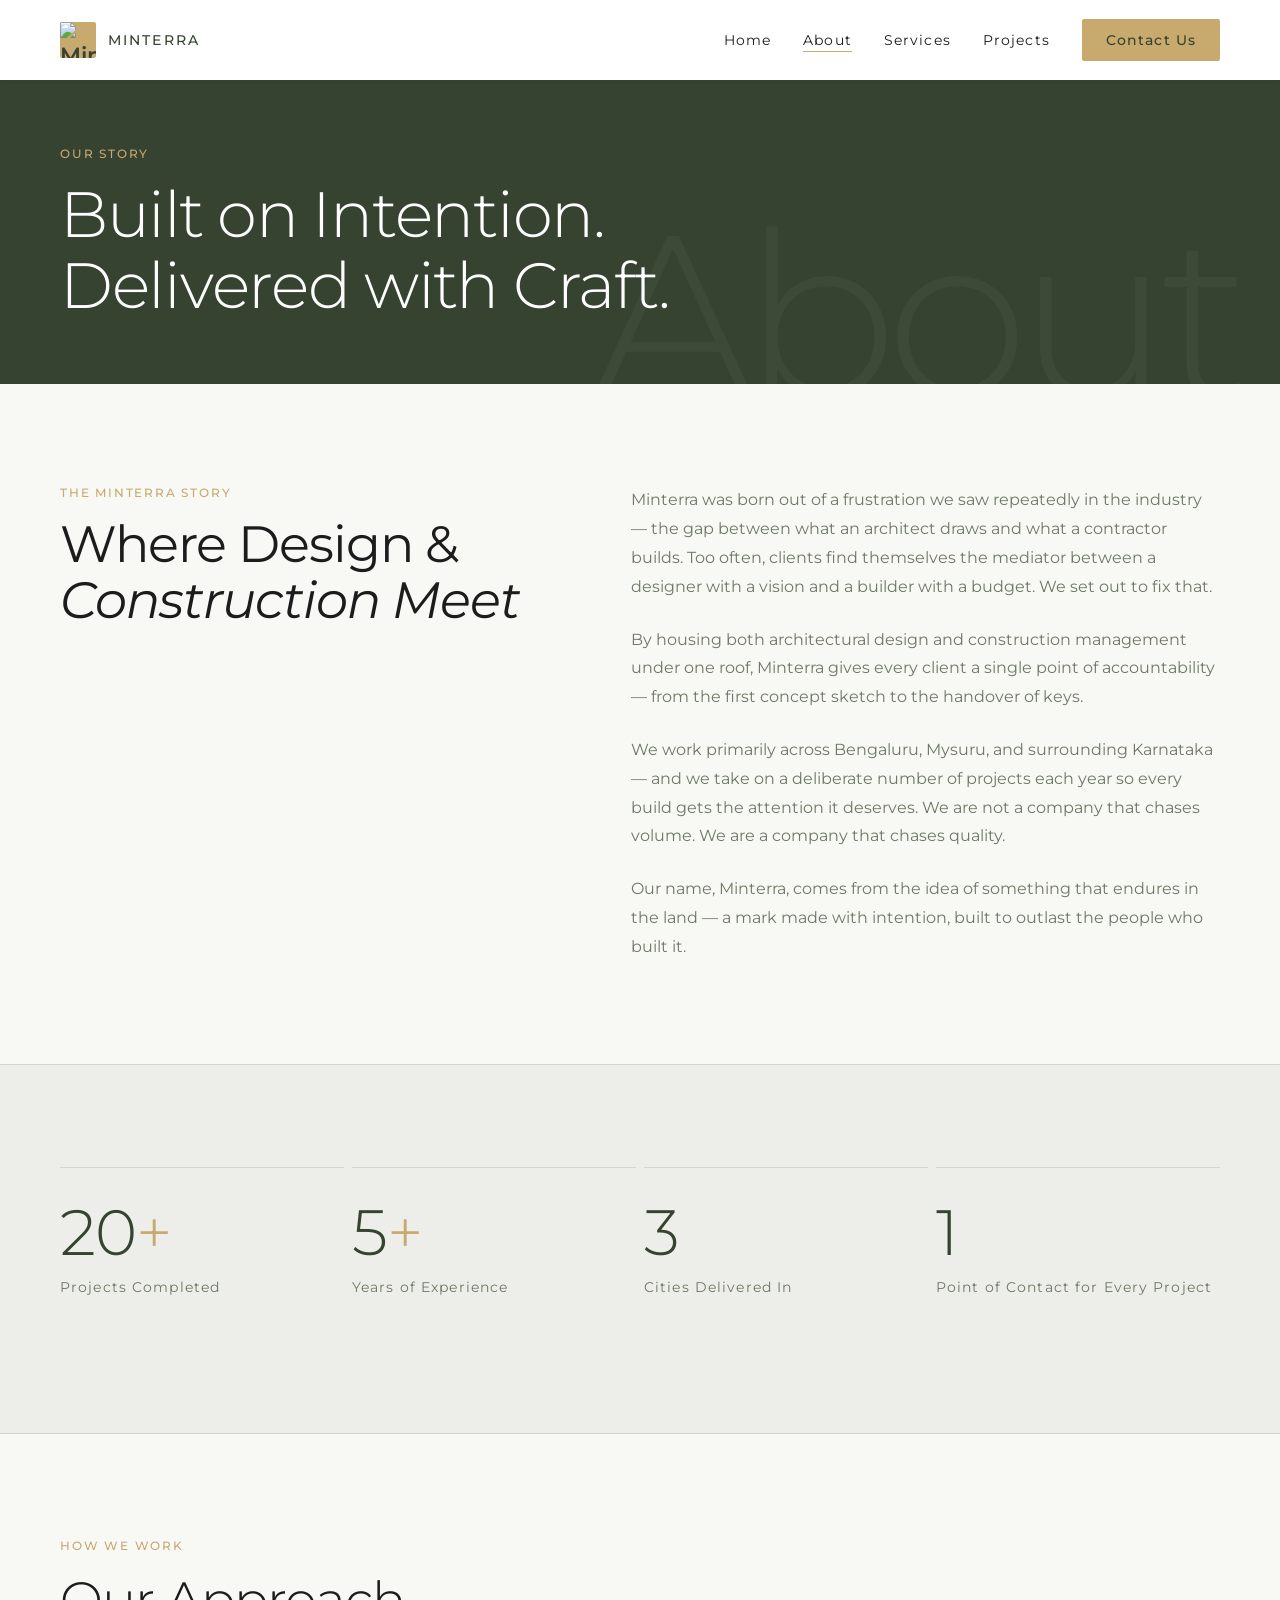
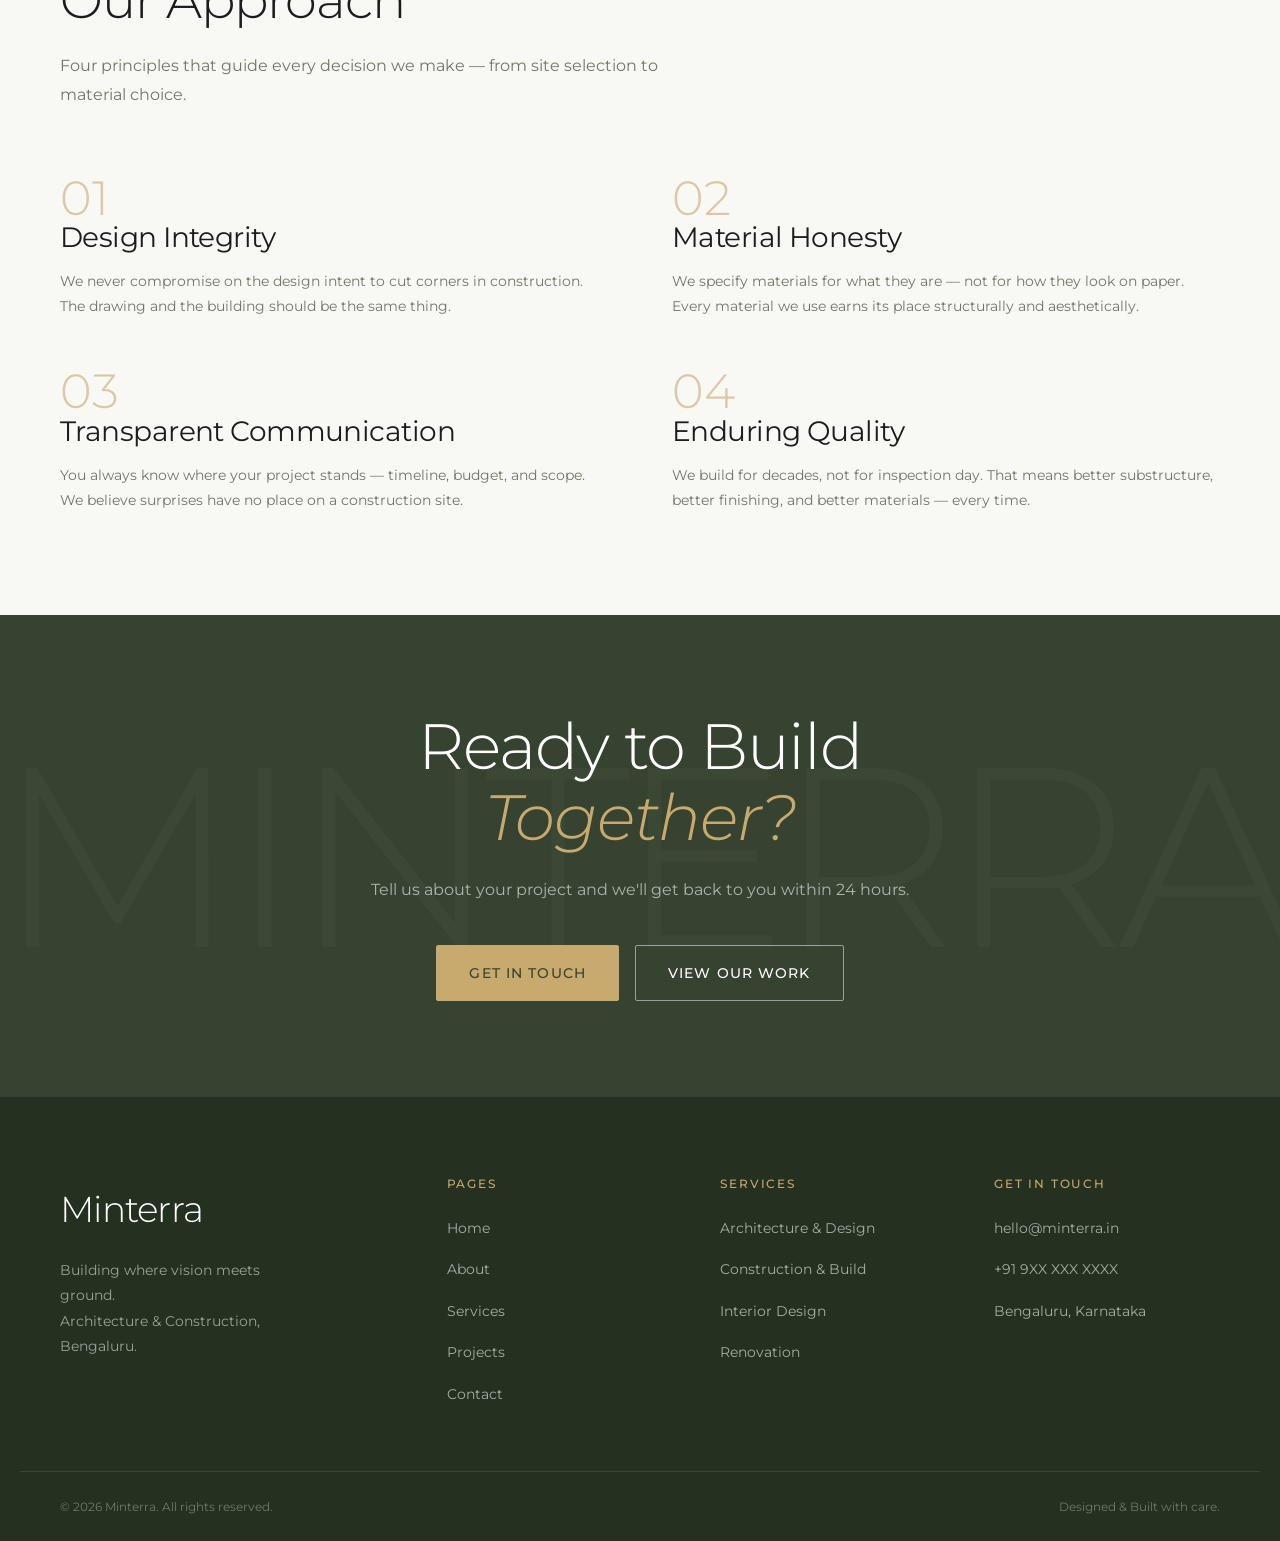
==== commit 2bc74ccc: "final design changes" ====
--- a/about.html
+++ b/about.html
@@ -9,7 +9,7 @@
 
   <meta property="og:title" content="About Minterra">
   <meta property="og:description" content="Architecture and construction built on intention and craft.">
-  <meta property="og:image" content="https://YOUR-GITHUB-USERNAME.github.io/minterra-assets/site/og-image.jpg">
+  <meta property="og:image" content="https://dj-1112.github.io/minterra-assets/site/og-image.jpg">
   <meta property="og:url" content="https://minterra.in/about.html">
 
   <link rel="icon" type="image/x-icon" href="icons/favicon.ico">
@@ -25,7 +25,8 @@
   <nav class="nav nav--solid" role="navigation" aria-label="Main navigation">
     <div class="nav__container">
       <a href="index.html" class="nav__logo" aria-label="Minterra Home">
-        <span class="nav__logo-mark" aria-hidden="true">M</span>
+        <!-- <span class="nav__logo-mark" aria-hidden="true">M</span> -->
+        <img class="nav__logo-mark" aria-hidden="true" src="https://dj-1112.github.io/minterra-assets/site/logo.png" alt="Minterra Logo">
         <span class="nav__logo-text">Minterra</span>
       </a>
       <ul class="nav__links" role="list">
@@ -201,17 +202,22 @@
       </div>
     </section>
 
+    <!--
+    ================================================================
+    TEAM SECTION — COMMENTED OUT
+    Uncomment this entire block when team details are ready.
+
+    HOW TO UNCOMMENT:
+    Remove the opening above (this line) and the closing
+     at the very end of this block, then fill in real details.
+
+    GRID: 2 columns (set in css/pages/about.css).
+    TO ADD A MEMBER: copy a team-card block and update the content.
+    IMAGE PATH: minterra-assets/team/[filename].jpg
+    ================================================================
+
     <hr class="divider">
 
-
-    <!-- ============================================================
-         TEAM
-         Cards for each team member.
-         
-         TO ADD A TEAM MEMBER:
-         Copy one <div class="team-card"> block and update the details.
-         Image path follows: minterra-assets/team/[name].jpg
-         ============================================================ -->
     <section class="section section--surface" aria-labelledby="team-heading">
       <div class="container">
 
@@ -224,58 +230,41 @@
 
         <div class="about-team__grid reveal-group">
 
-          <!-- TEAM MEMBER 1 -->
-          <div class="team-card reveal-item">
-            <!-- Replace YOUR-GITHUB-USERNAME and update the filename to match the actual photo -->
-            <img
-              class="team-card__photo"
-              src="https://YOUR-GITHUB-USERNAME.github.io/minterra-assets/team/founder.jpg"
-              alt="[Founder Name] — Founder & Principal Architect at Minterra"
-              loading="lazy">
-            <h3 class="team-card__name">[Founder Name]</h3>
-            <span class="team-card__role">Founder &amp; Principal Architect</span>
-            <p class="team-card__bio">
-              With over a decade in architectural design, [Name] founded Minterra
-              to bridge the gap between beautiful design and flawless delivery.
-              Update this bio with the actual founder's background.
-            </p>
-          </div>
-
-          <!-- TEAM MEMBER 2 -->
+          TEAM MEMBER 1
           <div class="team-card reveal-item">
             <img
               class="team-card__photo"
-              src="https://YOUR-GITHUB-USERNAME.github.io/minterra-assets/team/co-founder.jpg"
-              alt="[Co-Founder Name] — Co-Founder & Construction Director at Minterra"
+              src="https://dj-1112.github.io/minterra-assets/team/founder.jpg"
+              alt="[Founder Name] - Founder and Principal Architect at Minterra"
               loading="lazy">
-            <h3 class="team-card__name">[Co-Founder Name]</h3>
-            <span class="team-card__role">Co-Founder &amp; Construction Director</span>
+            <h3 class="team-card__name">[Founder Name]</h3>
+            <span class="team-card__role">Founder & Principal Architect</span>
             <p class="team-card__bio">
-              [Name] leads all construction operations at Minterra, bringing
-              deep expertise in structural engineering and site management.
-              Update with the actual co-founder's background.
-            </p>
-          </div>
-
-          <!-- TEAM MEMBER 3 -->
+              Update this with the actual founder bio.
+            </p>
+          </div>
+
+          TEAM MEMBER 2
           <div class="team-card reveal-item">
             <img
               class="team-card__photo"
-              src="https://YOUR-GITHUB-USERNAME.github.io/minterra-assets/team/head-of-design.jpg"
-              alt="[Name] — Head of Interior Design at Minterra"
+              src="https://dj-1112.github.io/minterra-assets/team/co-founder.jpg"
+              alt="[Co-Founder Name] - Co-Founder and Construction Director at Minterra"
               loading="lazy">
-            <h3 class="team-card__name">[Name]</h3>
-            <span class="team-card__role">Head of Interior Design</span>
+            <h3 class="team-card__name">[Co-Founder Name]</h3>
+            <span class="team-card__role">Co-Founder & Construction Director</span>
             <p class="team-card__bio">
-              [Name] leads interior design at Minterra, curating materials,
-              palettes, and furniture that turn built spaces into lived-in homes.
-              Update with the actual team member's background.
-            </p>
-          </div>
-
-        </div>
-      </div>
-    </section>
+              Update this with the actual co-founder bio.
+            </p>
+          </div>
+
+        </div>
+      </div>
+    </section>
+
+    END TEAM SECTION
+    ================================================================
+    -->
 
 
     <!-- CTA -->
--- a/css/main.css
+++ b/css/main.css
@@ -7,7 +7,7 @@
 /* ============================================================
    1. GOOGLE FONTS IMPORT
    ============================================================ */
-@import url('https://fonts.googleapis.com/css2?family=Cormorant+Garamond:ital,wght@0,300;0,400;0,600;1,300;1,400&family=DM+Sans:wght@300;400;500&display=swap');
+@import url('https://fonts.googleapis.com/css2?family=Montserrat:ital,wght@0,300;0,400;0,500;0,600;1,300;1,400&display=swap');
 
 
 /* ============================================================
@@ -16,21 +16,21 @@
    ============================================================ */
 :root {
 
-  /* --- Color Palette --- */
-  --color-primary:      #1B3A2D;   /* Deep Forest Green — brand primary */
-  --color-primary-dark: #0F2219;   /* Darker green for hover states */
-  --color-accent:       #C8A96E;   /* Warm Brass — premium accent */
-  --color-accent-dark:  #A88B52;   /* Darker brass for hover */
-  --color-bg:           #F5F3EF;   /* Warm Off-White — main background */
-  --color-surface:      #EAF0EB;   /* Light Sage — alternate section bg */
+  /* --- Color Palette — Finalized Brand Colors --- */
+  --color-primary:      #364330;   /* FOREST GREEN — brand primary */
+  --color-primary-dark: #243020;   /* Darker Forest Green — footer, deep elements */
+  --color-accent:       #C8A96E;   /* Warm Brass — accent, highlights, buttons */
+  --color-accent-dark:  #a88b52;   /* Dark Brass — hover states */
+  --color-bg:           #F8F8F5;   /* IVORY — main page background */
+  --color-surface:      #EDEEE9;   /* Light Ivory-Sage tint — alternate section bg */
   --color-text:         #1C1C1C;   /* Near Black — body text */
-  --color-text-muted:   #6B7D72;   /* Muted Green-Grey — captions, meta */
-  --color-border:       #D5DDD6;   /* Subtle border color */
+  --color-text-muted:   #6E7866;   /* Muted Forest-tone grey — captions, meta */
+  --color-border:       #D3D5CE;   /* Sage-tinted subtle border */
   --color-white:        #FFFFFF;
 
-  /* --- Typography --- */
-  --font-display: 'Cormorant Garamond', Georgia, serif;  /* Headings, hero */
-  --font-body:    'DM Sans', system-ui, sans-serif;      /* Body, UI, nav */
+  /* --- Typography — Montserrat throughout --- */
+  --font-display: 'Montserrat', sans-serif;   /* Headings, display text */
+  --font-body:    'Montserrat', sans-serif;   /* Body copy, nav, UI labels */
 
   /* --- Type Scale --- */
   --text-xs:   0.75rem;    /* 12px — captions, eyebrows */
@@ -108,6 +108,7 @@
 html {
   scroll-behavior: smooth;
   -webkit-text-size-adjust: 100%;
+  scrollbar-width: none;
 }
 
 body {
--- a/css/pages/about.css
+++ b/css/pages/about.css
@@ -108,7 +108,7 @@
    ============================================================ */
 .about-team__grid {
   display: grid;
-  grid-template-columns: repeat(3, 1fr);
+  grid-template-columns: repeat(2, 1fr); /* 2 team members — update count here if adding more */
   gap: var(--sp-8);
 }
 
@@ -147,12 +147,7 @@
   max-width: none;
 }
 
-@media (max-width: 900px) {
-  .about-team__grid {
-    grid-template-columns: repeat(2, 1fr);
-  }
-}
-
+/* 2-column grid — stacks to 1 column only on small mobile */
 @media (max-width: 560px) {
   .about-team__grid {
     grid-template-columns: 1fr;
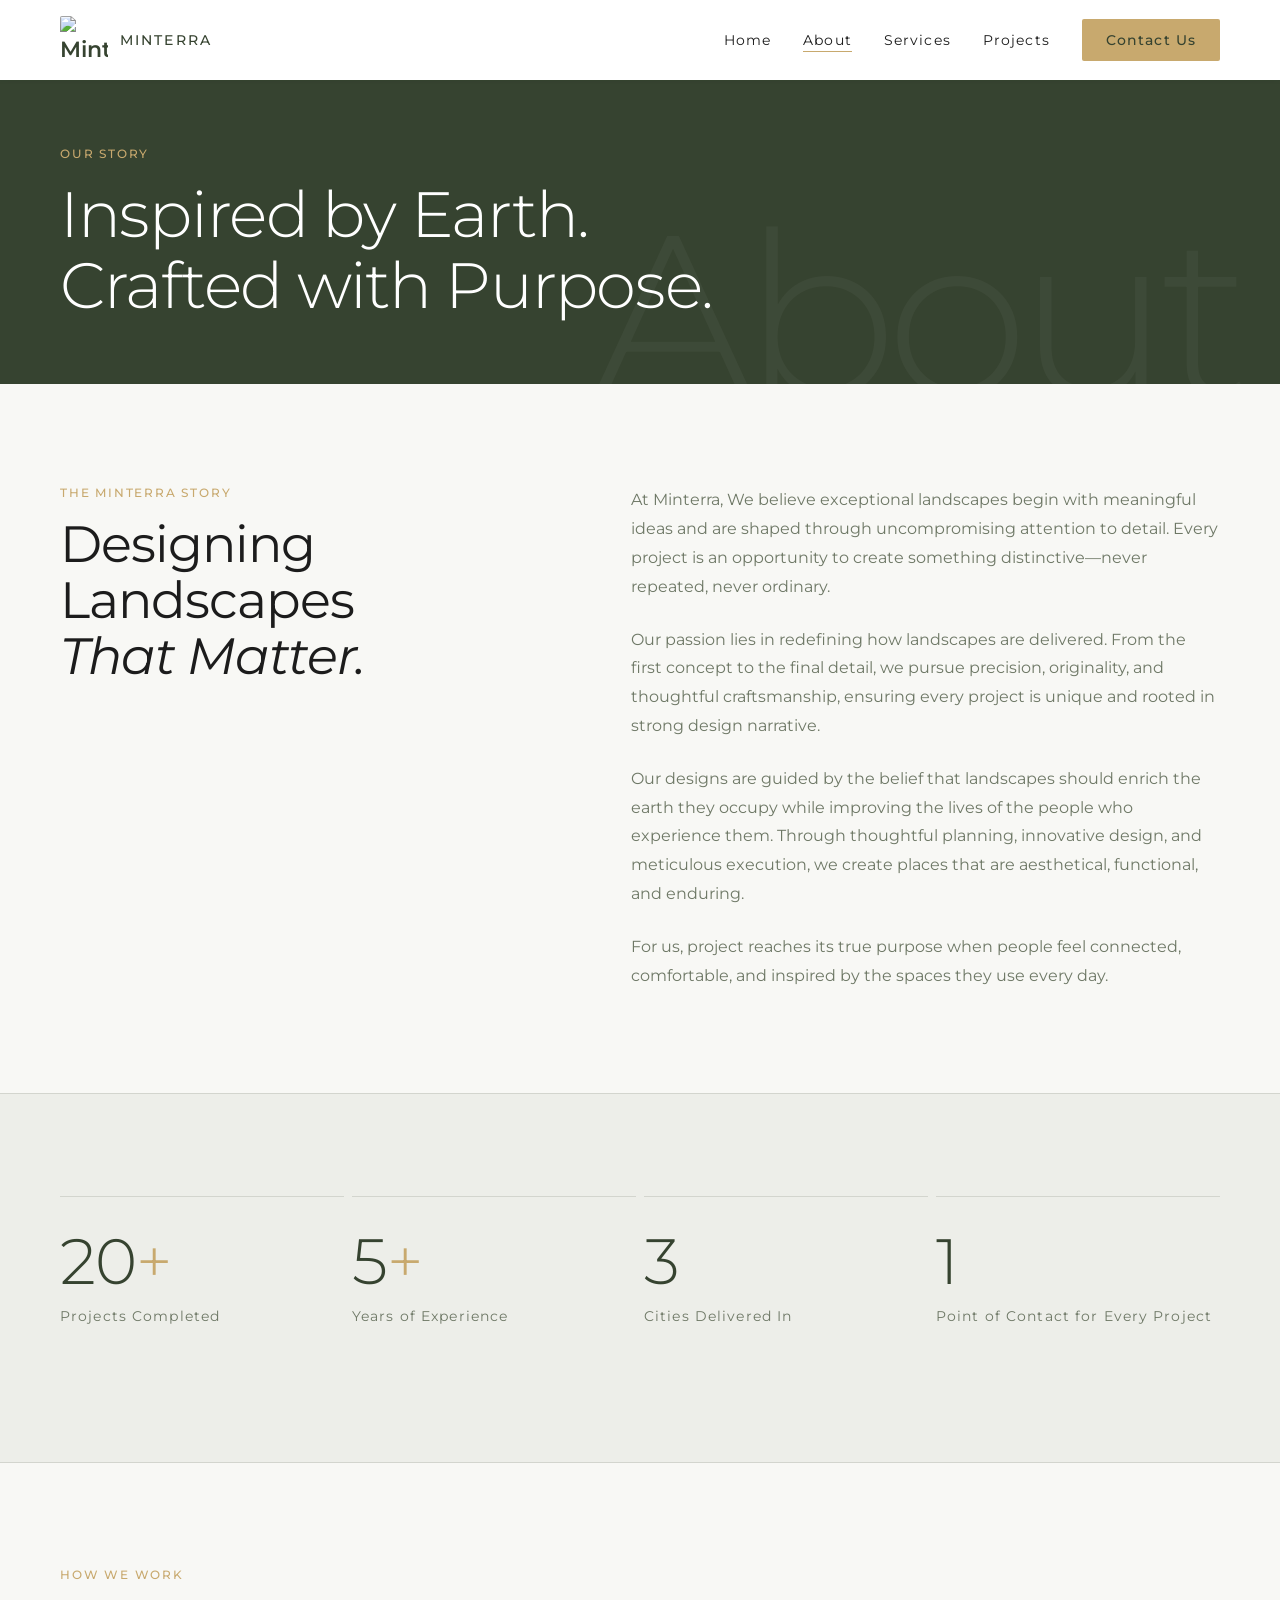
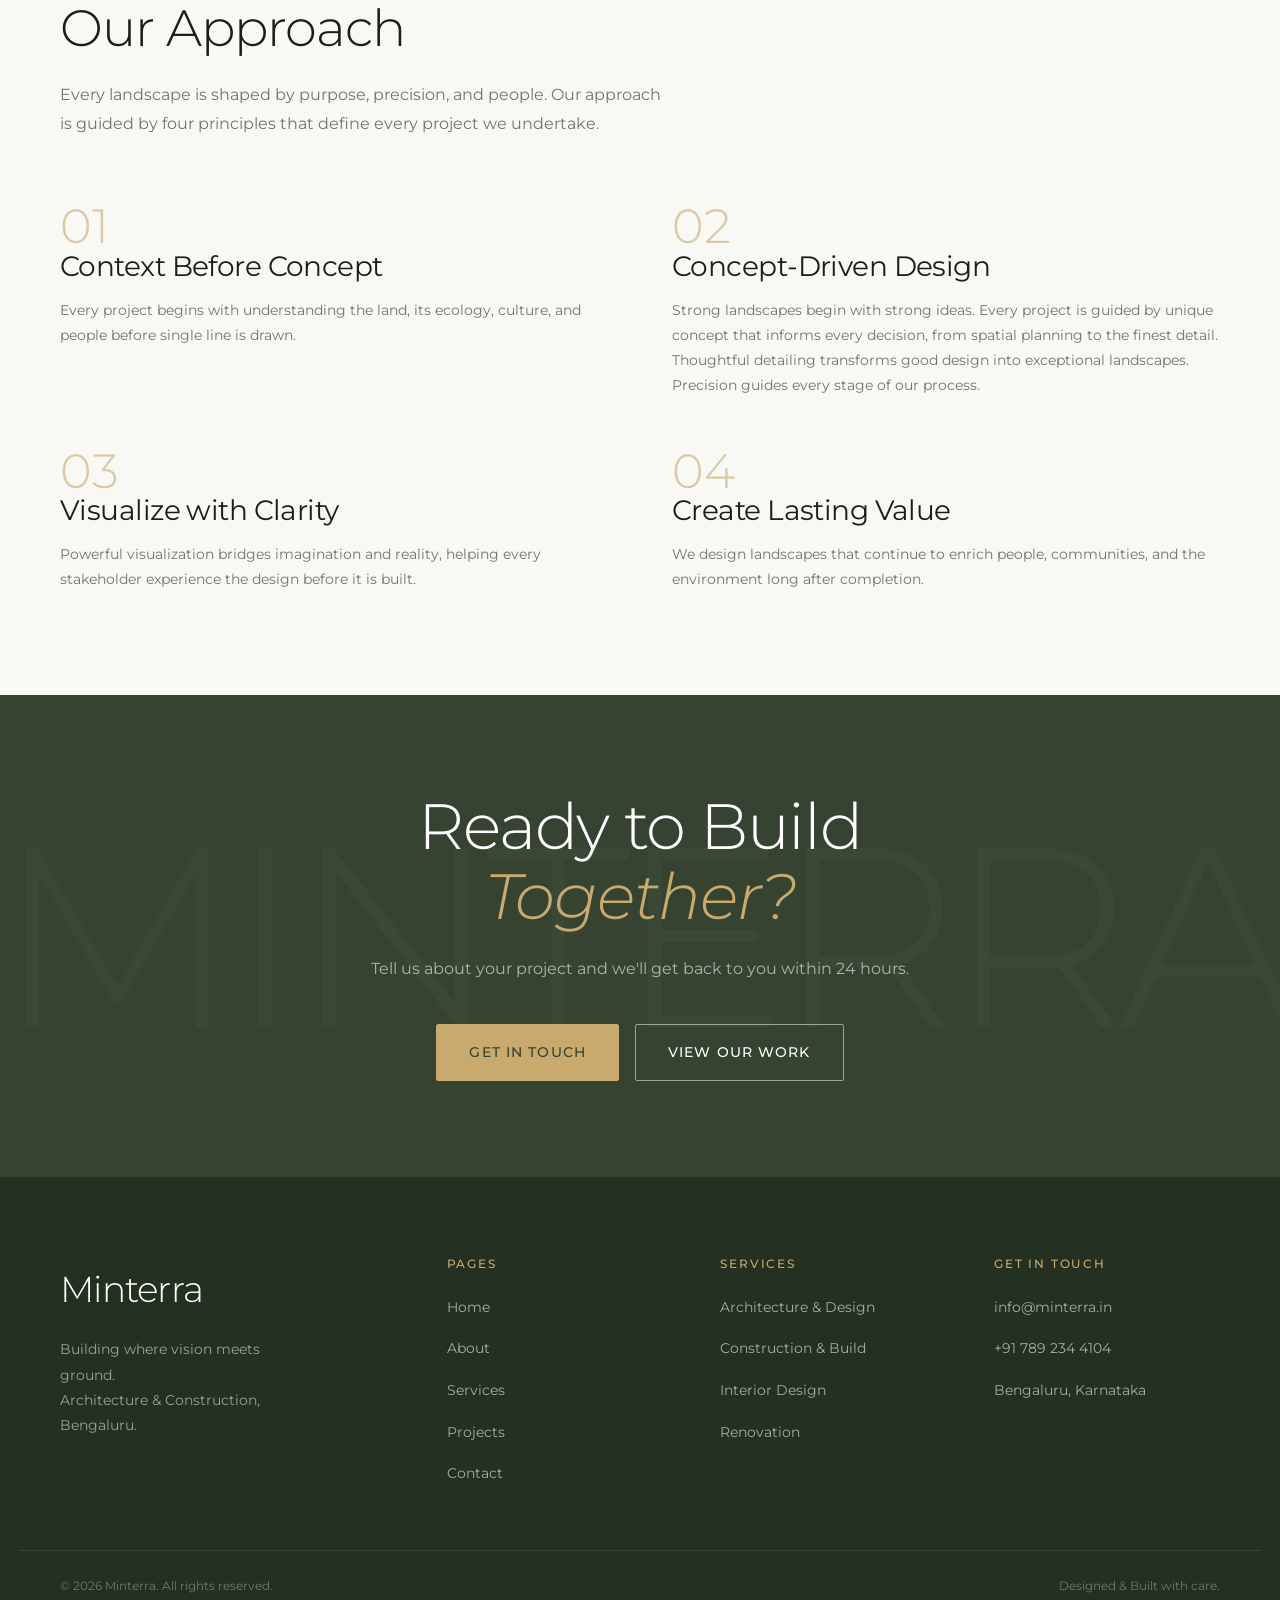
==== commit e137b262: "feat(services): ✨ update services page layout and content - refactored HTML structure for better rea" ====
--- a/about.html
+++ b/about.html
@@ -1,208 +1,230 @@
-<!DOCTYPE html>
+<!doctype html>
 <html lang="en">
-<head>
-  <meta charset="UTF-8">
-  <meta name="viewport" content="width=device-width, initial-scale=1.0">
-  <title>About — Minterra Architecture & Construction</title>
-  <meta name="description" content="The story behind Minterra — who we are, how we work, and the values that shape every project we deliver.">
-  <link rel="canonical" href="https://minterra.in/about.html">
-
-  <meta property="og:title" content="About Minterra">
-  <meta property="og:description" content="Architecture and construction built on intention and craft.">
-  <meta property="og:image" content="https://dj-1112.github.io/minterra-assets/site/og-image.jpg">
-  <meta property="og:url" content="https://minterra.in/about.html">
-
-  <link rel="icon" type="image/x-icon" href="icons/favicon.ico">
-  <link rel="apple-touch-icon" href="icons/apple-touch-icon.png">
-
-  <link rel="stylesheet" href="css/main.css">
-  <link rel="stylesheet" href="css/components.css">
-  <link rel="stylesheet" href="css/pages/about.css">
-</head>
-<body>
-
-  <!-- NAVIGATION (solid — no transparent on inner pages) -->
-  <nav class="nav nav--solid" role="navigation" aria-label="Main navigation">
-    <div class="nav__container">
-      <a href="index.html" class="nav__logo" aria-label="Minterra Home">
-        <!-- <span class="nav__logo-mark" aria-hidden="true">M</span> -->
-        <img class="nav__logo-mark" aria-hidden="true" src="https://dj-1112.github.io/minterra-assets/site/logo.png" alt="Minterra Logo">
-        <span class="nav__logo-text">Minterra</span>
-      </a>
-      <ul class="nav__links" role="list">
-        <li><a href="index.html">Home</a></li>
-        <li><a href="about.html">About</a></li>
-        <li><a href="services.html">Services</a></li>
-        <li><a href="projects.html">Projects</a></li>
-        <li><a href="contact.html" class="nav__cta">Contact Us</a></li>
-      </ul>
-      <button class="nav__hamburger" aria-label="Toggle menu" aria-expanded="false">
-        <span></span><span></span><span></span>
-      </button>
+  <head>
+    <meta charset="UTF-8" />
+    <meta name="viewport" content="width=device-width, initial-scale=1.0" />
+    <title>About — Minterra Architecture & Construction</title>
+    <meta
+      name="description"
+      content="The story behind Minterra — who we are, how we work, and the values that shape every project we deliver."
+    />
+    <link rel="canonical" href="https://minterra.in/about.html" />
+
+    <meta property="og:title" content="About Minterra" />
+    <meta
+      property="og:description"
+      content="Architecture and construction built on intention and craft."
+    />
+    <meta
+      property="og:image"
+      content="https://dj-1112.github.io/minterra-assets/site/og-image.jpg"
+    />
+    <meta property="og:url" content="https://minterra.in/about.html" />
+
+    <link rel="icon" type="image/x-icon" href="icons/favicon.ico" />
+    <link rel="apple-touch-icon" href="icons/apple-touch-icon.png" />
+
+    <link rel="stylesheet" href="css/main.css" />
+    <link rel="stylesheet" href="css/components.css" />
+    <link rel="stylesheet" href="css/pages/about.css" />
+  </head>
+
+  <body>
+    <!-- NAVIGATION (solid — no transparent on inner pages) -->
+    <nav class="nav nav--solid" role="navigation" aria-label="Main navigation">
+      <div class="nav__container">
+        <a href="index.html" class="nav__logo" aria-label="Minterra Home">
+          <!-- <span class="nav__logo-mark" aria-hidden="true">M</span> -->
+          <img
+            class="nav__logo-mark"
+            aria-hidden="true"
+            src="https://dj-1112.github.io/minterra-assets/site/logo.png"
+            alt="Minterra Logo"
+          />
+          <span class="nav__logo-text">Minterra</span>
+        </a>
+        <ul class="nav__links" role="list">
+          <li><a href="index.html">Home</a></li>
+          <li><a href="about.html">About</a></li>
+          <li><a href="services.html">Services</a></li>
+          <li><a href="projects.html">Projects</a></li>
+          <li><a href="contact.html" class="nav__cta">Contact Us</a></li>
+        </ul>
+        <button
+          class="nav__hamburger"
+          aria-label="Toggle menu"
+          aria-expanded="false"
+        >
+          <span></span><span></span><span></span>
+        </button>
+      </div>
+    </nav>
+
+    <div class="nav__mobile-menu" role="dialog" aria-label="Mobile navigation">
+      <a href="index.html">Home</a>
+      <a href="about.html">About</a>
+      <a href="services.html">Services</a>
+      <a href="projects.html">Projects</a>
+      <a href="contact.html">Contact</a>
     </div>
-  </nav>
-
-  <div class="nav__mobile-menu" role="dialog" aria-label="Mobile navigation">
-    <a href="index.html">Home</a>
-    <a href="about.html">About</a>
-    <a href="services.html">Services</a>
-    <a href="projects.html">Projects</a>
-    <a href="contact.html">Contact</a>
-  </div>
-
-
-  <main>
-
-    <!-- PAGE HEADER -->
-    <header class="page-header" aria-label="Page header">
-      <div class="page-header__container">
-        <span class="page-header__eyebrow">Our Story</span>
-        <h1 class="page-header__title">
-          Built on Intention.<br>
-          Delivered with Craft.
-        </h1>
-      </div>
-      <span class="page-header__bg-text" aria-hidden="true">About</span>
-    </header>
-
-
-    <!-- ============================================================
+
+    <main>
+      <!-- PAGE HEADER -->
+      <header class="page-header" aria-label="Page header">
+        <div class="page-header__container">
+          <span class="page-header__eyebrow">Our Story</span>
+          <h1 class="page-header__title">
+            Inspired by Earth.<br />
+            Crafted with Purpose.
+          </h1>
+        </div>
+        <span class="page-header__bg-text" aria-hidden="true">About</span>
+      </header>
+
+      <!-- ============================================================
          STORY SECTION
          Split layout: sticky heading left, body text right.
          ============================================================ -->
-    <section class="section" aria-labelledby="story-heading">
-      <div class="container">
-        <div class="about-story__inner">
-
-          <div class="about-story__heading reveal">
-            <span class="eyebrow">The Minterra Story</span>
-            <h2 id="story-heading">
-              Where Design &amp;<br>
-              <em>Construction Meet</em>
-            </h2>
-          </div>
-
-          <div class="about-story__body reveal">
-            <p>
-              Minterra was born out of a frustration we saw repeatedly in the industry — the gap
-              between what an architect draws and what a contractor builds. Too often, clients find
-              themselves the mediator between a designer with a vision and a builder with a budget.
-              We set out to fix that.
-            </p>
-            <p>
-              By housing both architectural design and construction management under one roof,
-              Minterra gives every client a single point of accountability — from the first
-              concept sketch to the handover of keys.
-            </p>
-            <p>
-              We work primarily across Bengaluru, Mysuru, and surrounding Karnataka — and we
-              take on a deliberate number of projects each year so every build gets the attention
-              it deserves. We are not a company that chases volume. We are a company that
-              chases quality.
-            </p>
-            <p>
-              Our name, Minterra, comes from the idea of something that endures in the land —
-              a mark made with intention, built to outlast the people who built it.
-            </p>
-          </div>
-
-        </div>
-      </div>
-    </section>
-
-    <hr class="divider">
-
-
-    <!-- ============================================================
+      <section class="section" aria-labelledby="story-heading">
+        <div class="container">
+          <div class="about-story__inner">
+            <div class="about-story__heading reveal">
+              <span class="eyebrow">The Minterra Story</span>
+              <h2 id="story-heading">
+                Designing Landscapes<br />
+                <em>That Matter.</em>
+              </h2>
+            </div>
+
+            <div class="about-story__body reveal">
+              <p>
+                At Minterra, We believe exceptional landscapes begin with
+                meaningful ideas and are shaped through uncompromising attention
+                to detail. Every project is an opportunity to create something
+                distinctive—never repeated, never ordinary.
+              </p>
+              <p>
+                Our passion lies in redefining how landscapes are delivered.
+                From the first concept to the final detail, we pursue precision,
+                originality, and thoughtful craftsmanship, ensuring every
+                project is unique and rooted in strong design narrative.
+              </p>
+              <p>
+                Our designs are guided by the belief that landscapes should
+                enrich the earth they occupy while improving the lives of the
+                people who experience them. Through thoughtful planning,
+                innovative design, and meticulous execution, we create places
+                that are aesthetical, functional, and enduring.
+              </p>
+              <p>
+                For us, project reaches its true purpose when people feel
+                connected, comfortable, and inspired by the spaces they use
+                every day.
+              </p>
+            </div>
+          </div>
+        </div>
+      </section>
+
+      <hr class="divider" />
+
+      <!-- ============================================================
          STATS
          Four key numbers in a horizontal strip.
          ============================================================ -->
-    <section class="section section--surface" aria-label="Company statistics">
-      <div class="container">
-        <div class="about-stats__grid reveal-group">
-          <div class="stat-block reveal-item">
-            <span class="stat-block__number">20<span class="stat-block__suffix">+</span></span>
-            <span class="stat-block__label">Projects Completed</span>
-          </div>
-          <div class="stat-block reveal-item">
-            <span class="stat-block__number">5<span class="stat-block__suffix">+</span></span>
-            <span class="stat-block__label">Years of Experience</span>
-          </div>
-          <div class="stat-block reveal-item">
-            <span class="stat-block__number">3</span>
-            <span class="stat-block__label">Cities Delivered In</span>
-          </div>
-          <div class="stat-block reveal-item">
-            <span class="stat-block__number">1</span>
-            <span class="stat-block__label">Point of Contact for Every Project</span>
-          </div>
-        </div>
-      </div>
-    </section>
-
-    <hr class="divider">
-
-
-    <!-- ============================================================
+      <section class="section section--surface" aria-label="Company statistics">
+        <div class="container">
+          <div class="about-stats__grid reveal-group">
+            <div class="stat-block reveal-item">
+              <span class="stat-block__number"
+                >20<span class="stat-block__suffix">+</span></span
+              >
+              <span class="stat-block__label">Projects Completed</span>
+            </div>
+            <div class="stat-block reveal-item">
+              <span class="stat-block__number"
+                >5<span class="stat-block__suffix">+</span></span
+              >
+              <span class="stat-block__label">Years of Experience</span>
+            </div>
+            <div class="stat-block reveal-item">
+              <span class="stat-block__number">3</span>
+              <span class="stat-block__label">Cities Delivered In</span>
+            </div>
+            <div class="stat-block reveal-item">
+              <span class="stat-block__number">1</span>
+              <span class="stat-block__label"
+                >Point of Contact for Every Project</span
+              >
+            </div>
+          </div>
+        </div>
+      </section>
+
+      <hr class="divider" />
+
+      <!-- ============================================================
          VALUES / APPROACH
          Four principles that guide how Minterra works.
          ============================================================ -->
-    <section class="section" aria-labelledby="values-heading">
-      <div class="container">
-
-        <div class="section-header reveal">
-          <span class="eyebrow">How We Work</span>
-          <h2 class="section-header__title" id="values-heading">
-            Our Approach
-          </h2>
-          <p class="section-header__body">
-            Four principles that guide every decision we make — from site selection to material choice.
-          </p>
-        </div>
-
-        <div class="about-values__grid reveal-group">
-
-          <div class="reveal-item">
-            <span class="about-value__num" aria-hidden="true">01</span>
-            <h3 class="about-value__title">Design Integrity</h3>
-            <p class="about-value__body">
-              We never compromise on the design intent to cut corners in construction.
-              The drawing and the building should be the same thing.
+      <section class="section" aria-labelledby="values-heading">
+        <div class="container">
+          <div class="section-header reveal">
+            <span class="eyebrow">How We Work</span>
+            <h2 class="section-header__title" id="values-heading">
+              Our Approach
+            </h2>
+            <p class="section-header__body">
+              Every landscape is shaped by purpose, precision, and people. Our
+              approach is guided by four principles that define every project we
+              undertake.
             </p>
           </div>
 
-          <div class="reveal-item">
-            <span class="about-value__num" aria-hidden="true">02</span>
-            <h3 class="about-value__title">Material Honesty</h3>
-            <p class="about-value__body">
-              We specify materials for what they are — not for how they look on paper.
-              Every material we use earns its place structurally and aesthetically.
-            </p>
-          </div>
-
-          <div class="reveal-item">
-            <span class="about-value__num" aria-hidden="true">03</span>
-            <h3 class="about-value__title">Transparent Communication</h3>
-            <p class="about-value__body">
-              You always know where your project stands — timeline, budget, and
-              scope. We believe surprises have no place on a construction site.
-            </p>
-          </div>
-
-          <div class="reveal-item">
-            <span class="about-value__num" aria-hidden="true">04</span>
-            <h3 class="about-value__title">Enduring Quality</h3>
-            <p class="about-value__body">
-              We build for decades, not for inspection day. That means better
-              substructure, better finishing, and better materials — every time.
-            </p>
-          </div>
-
-        </div>
-      </div>
-    </section>
-
-    <!--
+          <div class="about-values__grid reveal-group">
+            <div class="reveal-item">
+              <span class="about-value__num" aria-hidden="true">01</span>
+              <h3 class="about-value__title">Context Before Concept</h3>
+              <p class="about-value__body">
+                Every project begins with understanding the land, its ecology,
+                culture, and people before single line is drawn.
+              </p>
+            </div>
+
+            <div class="reveal-item">
+              <span class="about-value__num" aria-hidden="true">02</span>
+              <h3 class="about-value__title">Concept-Driven Design</h3>
+              <p class="about-value__body">
+                Strong landscapes begin with strong ideas. Every project is
+                guided by unique concept that informs every decision, from
+                spatial planning to the finest detail. Thoughtful detailing
+                transforms good design into exceptional landscapes. Precision
+                guides every stage of our process.
+              </p>
+            </div>
+
+            <div class="reveal-item">
+              <span class="about-value__num" aria-hidden="true">03</span>
+              <h3 class="about-value__title">Visualize with Clarity</h3>
+              <p class="about-value__body">
+                Powerful visualization bridges imagination and reality, helping
+                every stakeholder experience the design before it is built.
+              </p>
+            </div>
+
+            <div class="reveal-item">
+              <span class="about-value__num" aria-hidden="true">04</span>
+              <h3 class="about-value__title">Create Lasting Value</h3>
+              <p class="about-value__body">
+                We design landscapes that continue to enrich people,
+                communities, and the environment long after completion.
+              </p>
+            </div>
+          </div>
+        </div>
+      </section>
+
+      <!--
     ================================================================
     TEAM SECTION — COMMENTED OUT
     Uncomment this entire block when team details are ready.
@@ -266,70 +288,74 @@
     ================================================================
     -->
 
-
-    <!-- CTA -->
-    <section class="home-cta" aria-labelledby="about-cta-heading">
-      <div class="container home-cta__inner reveal">
-        <h2 class="home-cta__title" id="about-cta-heading">
-          Ready to Build<br>
-          <em>Together?</em>
-        </h2>
-        <p class="home-cta__body">
-          Tell us about your project and we'll get back to you within 24 hours.
-        </p>
-        <div class="home-cta__actions">
-          <a href="contact.html" class="btn btn--primary">Get In Touch</a>
-          <a href="projects.html" class="btn btn--ghost-white">View Our Work</a>
+      <!-- CTA -->
+      <section class="home-cta" aria-labelledby="about-cta-heading">
+        <div class="container home-cta__inner reveal">
+          <h2 class="home-cta__title" id="about-cta-heading">
+            Ready to Build<br />
+            <em>Together?</em>
+          </h2>
+          <p class="home-cta__body">
+            Tell us about your project and we'll get back to you within 24
+            hours.
+          </p>
+          <div class="home-cta__actions">
+            <a href="contact.html" class="btn btn--primary">Get In Touch</a>
+            <a href="projects.html" class="btn btn--ghost-white"
+              >View Our Work</a
+            >
+          </div>
+        </div>
+      </section>
+    </main>
+
+    <!-- FOOTER -->
+    <footer class="footer" role="contentinfo">
+      <div class="footer__main">
+        <div class="footer__brand">
+          <p class="footer__brand-name">Minterra</p>
+          <p class="footer__tagline">
+            Building where vision meets ground.<br />Architecture &amp;
+            Construction, Bengaluru.
+          </p>
+        </div>
+        <div class="footer__col">
+          <h3 class="footer__col-title">Pages</h3>
+          <ul role="list">
+            <li><a href="index.html">Home</a></li>
+            <li><a href="about.html">About</a></li>
+            <li><a href="services.html">Services</a></li>
+            <li><a href="projects.html">Projects</a></li>
+            <li><a href="contact.html">Contact</a></li>
+          </ul>
+        </div>
+        <div class="footer__col">
+          <h3 class="footer__col-title">Services</h3>
+          <ul role="list">
+            <li><a href="services.html">Architecture &amp; Design</a></li>
+            <li><a href="services.html">Construction &amp; Build</a></li>
+            <li><a href="services.html">Interior Design</a></li>
+            <li><a href="services.html">Renovation</a></li>
+          </ul>
+        </div>
+        <div class="footer__col">
+          <h3 class="footer__col-title">Get In Touch</h3>
+          <ul role="list">
+            <li><a href="mailto:info@minterra.in">info@minterra.in</a></li>
+            <li><a href="tel:+917892344104">+91 789 234 4104</a></li>
+            <li><span>Bengaluru, Karnataka</span></li>
+          </ul>
         </div>
       </div>
-    </section>
-
-  </main>
-
-
-  <!-- FOOTER -->
-  <footer class="footer" role="contentinfo">
-    <div class="footer__main">
-      <div class="footer__brand">
-        <p class="footer__brand-name">Minterra</p>
-        <p class="footer__tagline">Building where vision meets ground.<br>Architecture &amp; Construction, Bengaluru.</p>
+      <div class="footer__bottom">
+        <p>&copy; <span id="year"></span> Minterra. All rights reserved.</p>
+        <p>Designed &amp; Built with care.</p>
       </div>
-      <div class="footer__col">
-        <h3 class="footer__col-title">Pages</h3>
-        <ul role="list">
-          <li><a href="index.html">Home</a></li>
-          <li><a href="about.html">About</a></li>
-          <li><a href="services.html">Services</a></li>
-          <li><a href="projects.html">Projects</a></li>
-          <li><a href="contact.html">Contact</a></li>
-        </ul>
-      </div>
-      <div class="footer__col">
-        <h3 class="footer__col-title">Services</h3>
-        <ul role="list">
-          <li><a href="services.html">Architecture &amp; Design</a></li>
-          <li><a href="services.html">Construction &amp; Build</a></li>
-          <li><a href="services.html">Interior Design</a></li>
-          <li><a href="services.html">Renovation</a></li>
-        </ul>
-      </div>
-      <div class="footer__col">
-        <h3 class="footer__col-title">Get In Touch</h3>
-        <ul role="list">
-          <li><a href="mailto:hello@minterra.in">hello@minterra.in</a></li>
-          <li><a href="tel:+919XXXXXXXXX">+91 9XX XXX XXXX</a></li>
-          <li><span>Bengaluru, Karnataka</span></li>
-        </ul>
-      </div>
-    </div>
-    <div class="footer__bottom">
-      <p>&copy; <span id="year"></span> Minterra. All rights reserved.</p>
-      <p>Designed &amp; Built with care.</p>
-    </div>
-  </footer>
-
-  <script src="js/main.js"></script>
-  <script>document.getElementById('year').textContent = new Date().getFullYear();</script>
-
-</body>
+    </footer>
+
+    <script src="js/main.js"></script>
+    <script>
+      document.getElementById('year').textContent = new Date().getFullYear();
+    </script>
+  </body>
 </html>
--- a/css/main.css
+++ b/css/main.css
@@ -327,9 +327,9 @@
   display: flex;
   align-items: center;
   justify-content: center;
-  width: 2.25rem;
-  height: 2.25rem;
-  background-color: var(--color-accent);
+  width: 3rem;
+  height: 3rem;
+  /* background-color: var(--color-accent); */
   color: var(--color-primary);
   font-family: var(--font-display);
   font-size: var(--text-xl);
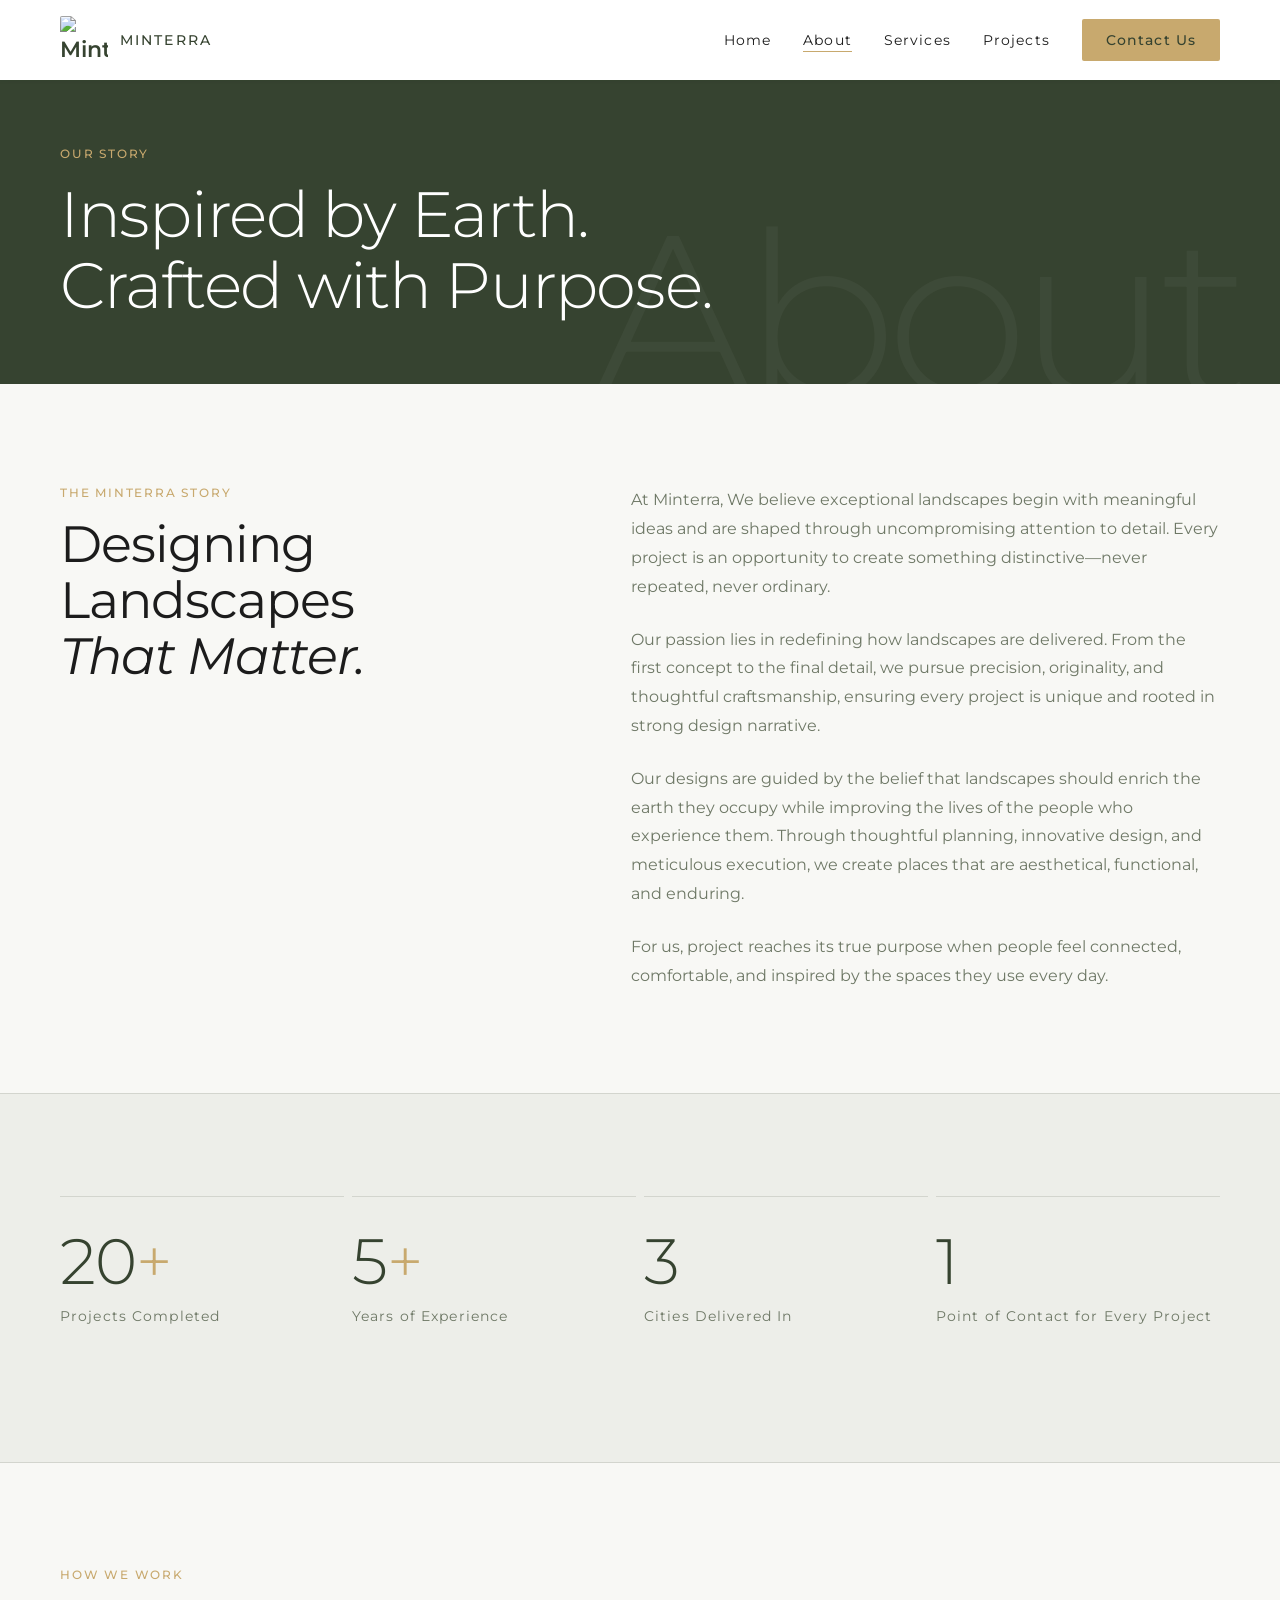
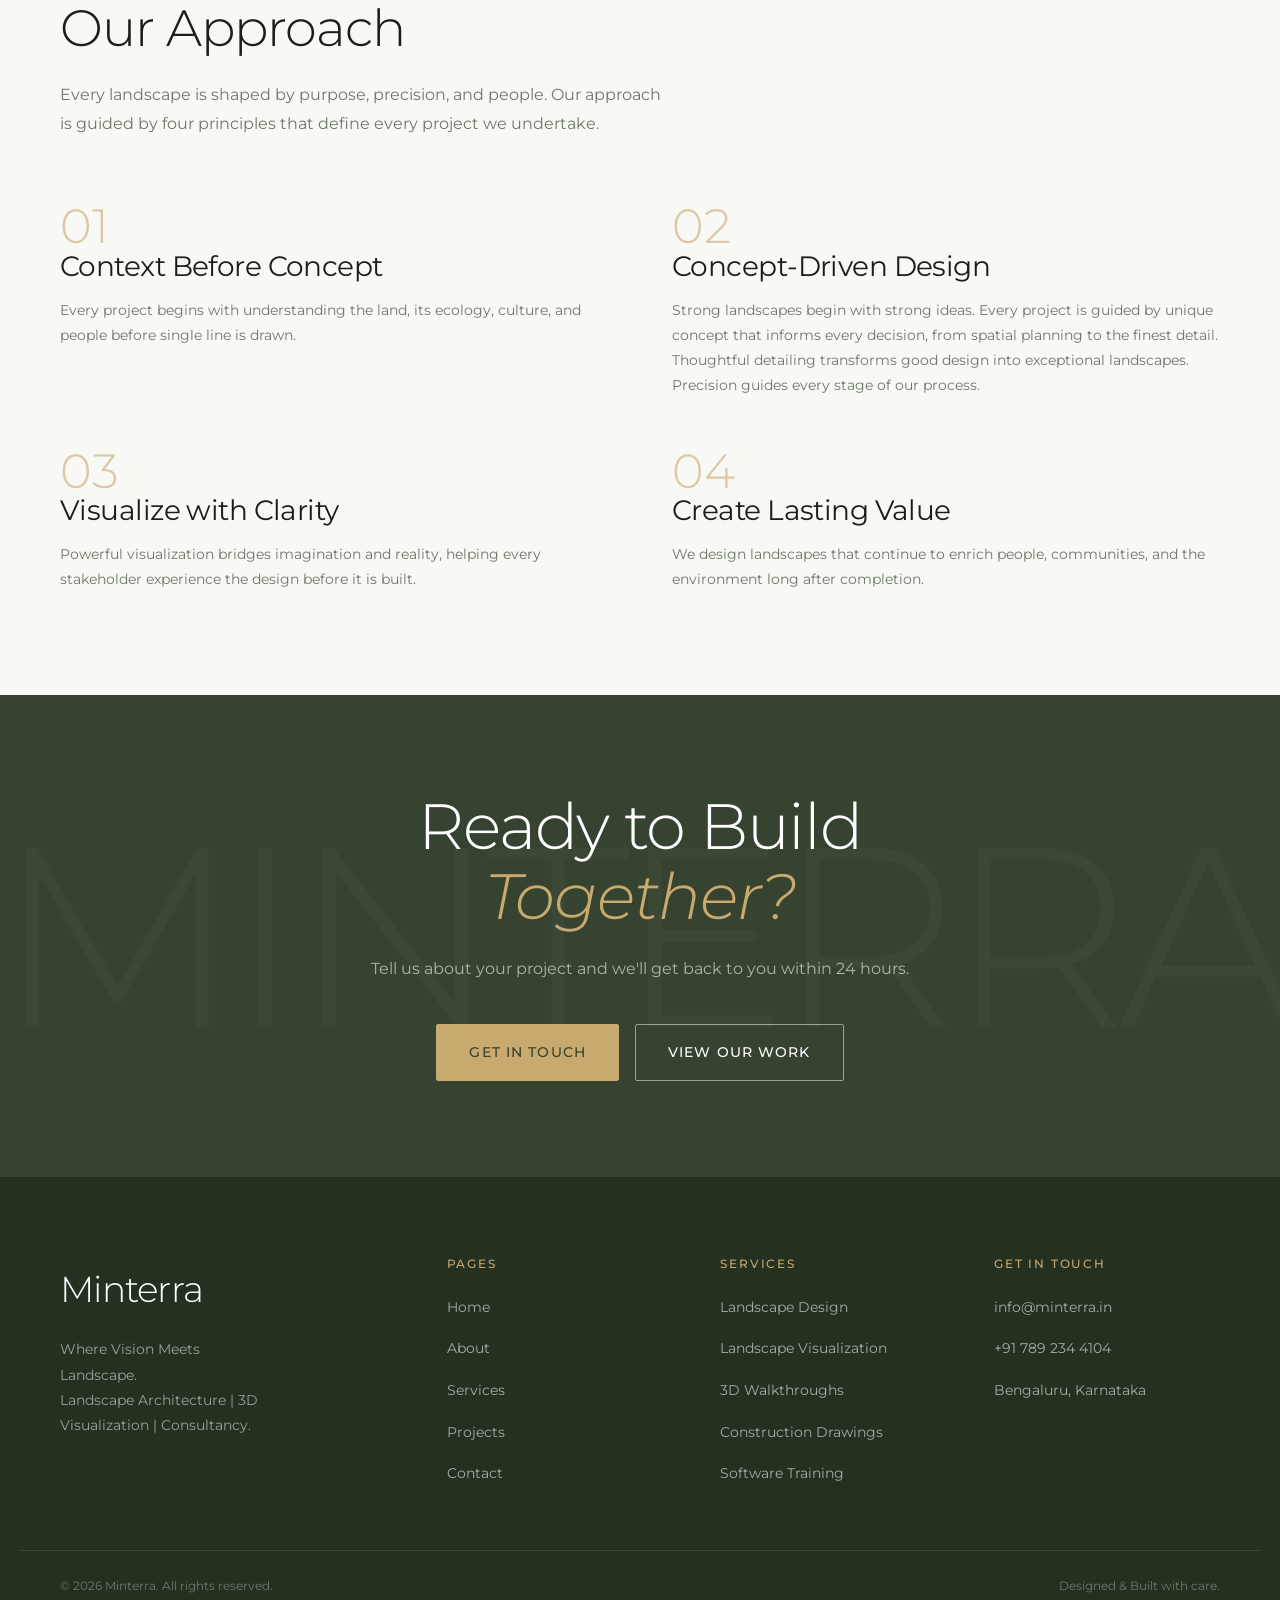
==== commit 5dd29401: "feat(about, contact, index, projects, services): ✨ update content and structure for consistency - re" ====
--- a/about.html
+++ b/about.html
@@ -3,7 +3,7 @@
   <head>
     <meta charset="UTF-8" />
     <meta name="viewport" content="width=device-width, initial-scale=1.0" />
-    <title>About — Minterra Architecture & Construction</title>
+    <title>About — Minterra Landscape Architecture Consultancy</title>
     <meta
       name="description"
       content="The story behind Minterra — who we are, how we work, and the values that shape every project we deliver."
@@ -315,8 +315,8 @@
         <div class="footer__brand">
           <p class="footer__brand-name">Minterra</p>
           <p class="footer__tagline">
-            Building where vision meets ground.<br />Architecture &amp;
-            Construction, Bengaluru.
+            Where Vision Meets Landscape.<br />Landscape Architecture | 3D
+            Visualization | Consultancy.
           </p>
         </div>
         <div class="footer__col">
@@ -332,10 +332,11 @@
         <div class="footer__col">
           <h3 class="footer__col-title">Services</h3>
           <ul role="list">
-            <li><a href="services.html">Architecture &amp; Design</a></li>
-            <li><a href="services.html">Construction &amp; Build</a></li>
-            <li><a href="services.html">Interior Design</a></li>
-            <li><a href="services.html">Renovation</a></li>
+            <li><a href="services.html">Landscape Design</a></li>
+            <li><a href="services.html">Landscape Visualization</a></li>
+            <li><a href="services.html">3D Walkthroughs</a></li>
+            <li><a href="services.html">Construction Drawings</a></li>
+            <li><a href="services.html">Software Training</a></li>
           </ul>
         </div>
         <div class="footer__col">
--- a/css/main.css
+++ b/css/main.css
@@ -521,21 +521,20 @@
 }
 
 .footer__social-link {
-  display: inline-flex;
-  align-items: center;
-  justify-content: center;
+  display: inline-block;
+  opacity: 0.65;
+  transition: opacity var(--ease-fast), transform var(--ease-fast);
+}
+
+.footer__social-link img {
   width: 2.25rem;
   height: 2.25rem;
-  border: 1px solid rgba(255, 255, 255, 0.2);
-  border-radius: 50%;
-  font-size: var(--text-xs);
-  color: rgba(255, 255, 255, 0.7);
-  transition: border-color var(--ease-fast), color var(--ease-fast);
+  display: block;
 }
 
 .footer__social-link:hover {
-  border-color: var(--color-accent);
-  color: var(--color-accent);
+  opacity: 1;
+  transform: translateY(-2px);
 }
 
 /* Footer link columns */
--- a/css/components.css
+++ b/css/components.css
@@ -230,6 +230,28 @@
 }
 
 .project-card:hover .project-card__image {
+  transform: scale(1.05);
+}
+
+/* ---- Project card slideshow ---- */
+/* Slides are stacked absolutely; JS adds/removes .is-active to crossfade */
+.project-card__slide {
+  position: absolute;
+  inset: 0;
+  width: 100%;
+  height: 100%;
+  object-fit: cover;
+  display: block;
+  opacity: 0;
+  transition: opacity 0.9s ease, transform var(--ease-slow);
+}
+
+.project-card__slide.is-active {
+  opacity: 1;
+}
+
+/* Keep the subtle zoom on the visible slide on hover */
+.project-card:hover .project-card__slide.is-active {
   transform: scale(1.05);
 }
 
